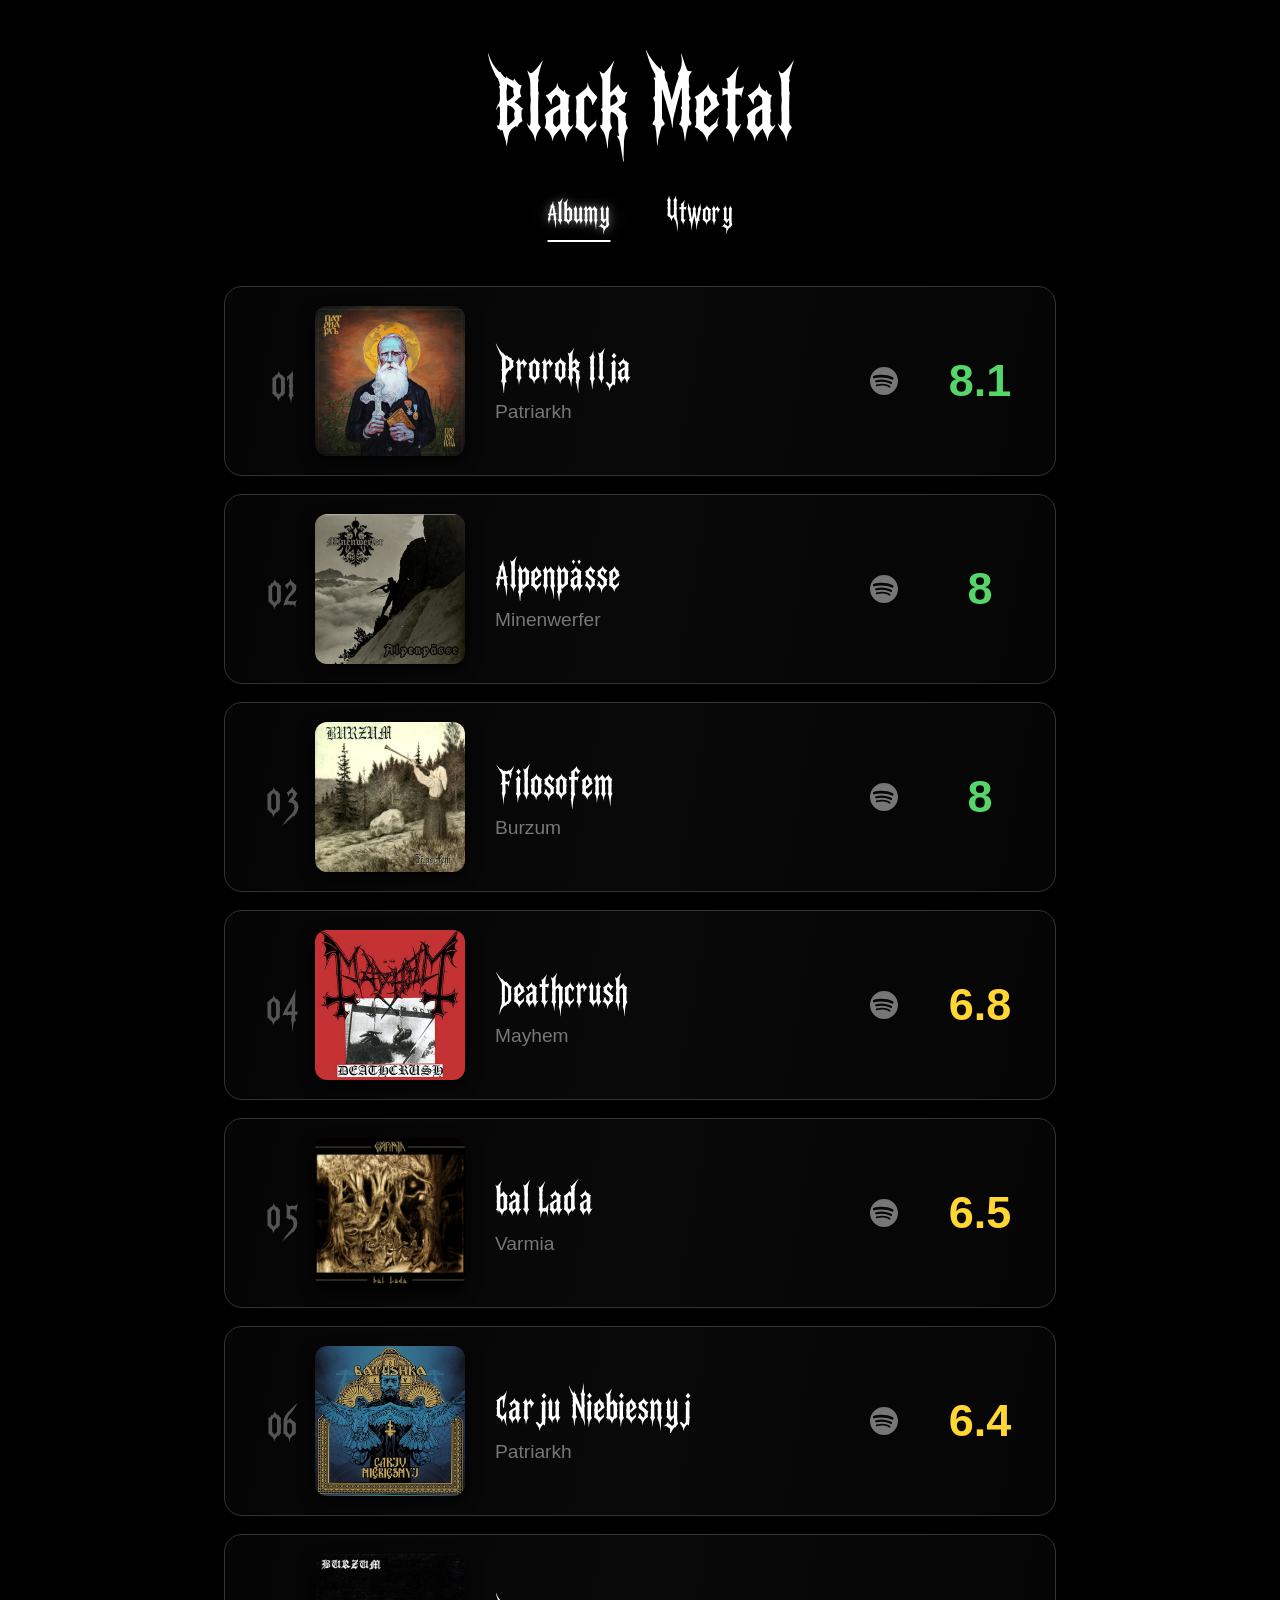
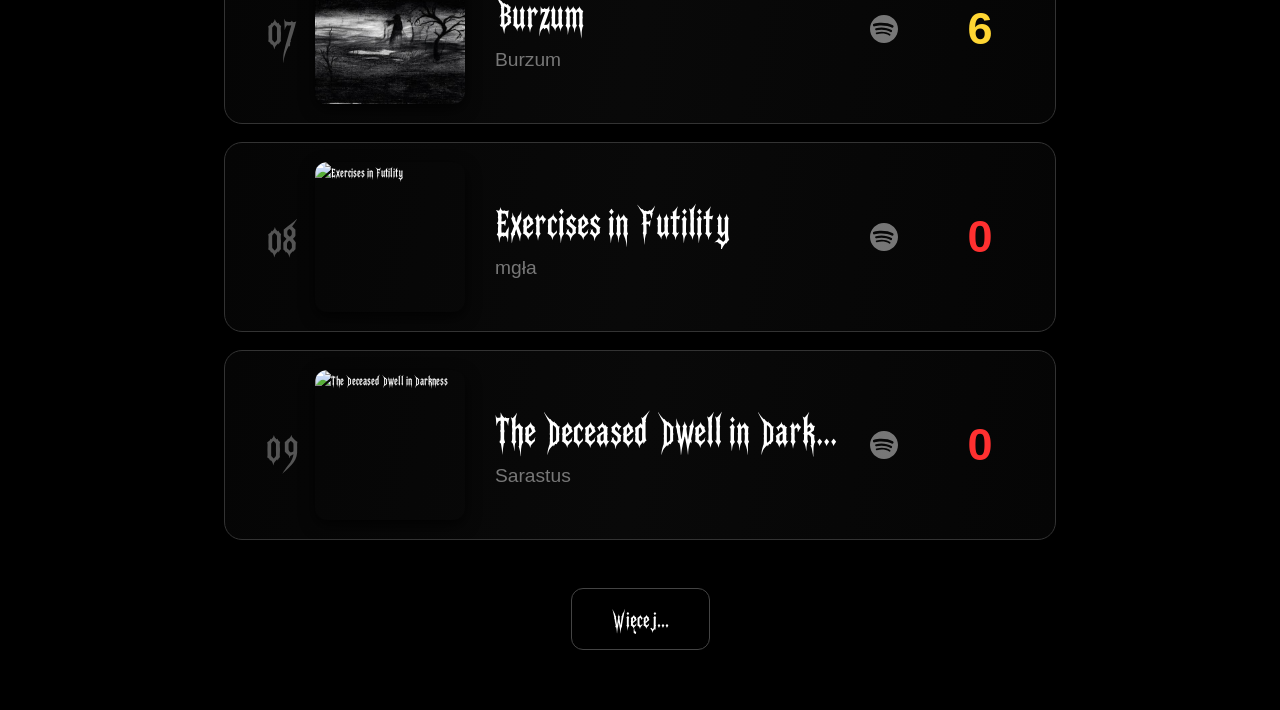
==== index.html @ 7631acc1 "Update index.html" ====
<!DOCTYPE html>
<html>
	<head>
		<link href="style.css" rel="stylesheet">
		<meta name="viewport" content="width=device-width, initial-scale=1.0">
		<link rel="icon" type="image/x-icon" href="img/icon.png">
		<title>Black Metal</title>
	</head>
	<header>
			<b class="main-title">Black Metal</b>
			<nav class="navigation">
				<a class="nav-title active" href="#" data-tab="albums">Albumy</a>
				<a class="nav-title" href="#" data-tab="tracks">Utwory</a>
			</nav>
	</header>
	<body>
		<main class="ranking" id="ranking">
			<div class="album"
				 data-title="Alpenpässe"
				 data-artist="Minenwerfer"
				 data-cover="img/Albums/Alpenpasse.jpg"
				 data-rating="8"
				 data-page="Minenwerfer.html"
				 data-spotify="https://open.spotify.com/album/4YR2UjyayKR5TMb67QUWiB?si=oRQ-cxqGQO6vVwPu3DVmIQ">
			</div>
			<div class="album"
				 data-title="Burzum"
				 data-artist="Burzum"
				 data-cover="img/Albums/Burzum.jpeg"
				 data-rating="6"
				 data-page="Burzum.html"
				 data-spotify="https://open.spotify.com/artist/7L6u6TyhjuwubrcojPeNgf?si=tUBHJGOnTfijEk4oepVukQ">
			</div>
			<div class="album"
				 data-title="Prorok Ilja"
				 data-artist="Patriarkh"
				 data-cover="img/Albums/Prorok Ilja.jpg"
				 data-rating="8.1"
				 data-page="Patriarkh.html"
				 data-spotify="https://open.spotify.com/album/7Dnh5YZEYXnYVmHorCVbD0?si=OLQhw-d4ToytZDCYEx6wUQ">
			</div>
			<div class="album"
				 data-title="Carju Niebiesnyj"
				 data-artist="Patriarkh"
				 data-cover="img/Albums/Carju niebiesnyj.jpg"
				 data-rating="6.4"
				 data-page="Patriarkh.html"
				 data-spotify="https://open.spotify.com/album/6JFoWVNBn6Gr07DQLxY0lJ?si=xHgJfyVxTBK95xOgVE1mBg">
			</div>
			<div class="album"
				 data-title="Deathcrush"
				 data-artist="Mayhem"
				 data-cover="img/Albums/Deathcrush.jpeg"
				 data-rating="6.8"
				 data-page="Mayhem.html"
				 data-spotify="https://open.spotify.com/album/2RxBdrvHKwgx57RKrNQ9hz?si=W2SpJsavTMqG0SSYYn55Ew">
			</div>
			<div class="album"
				 data-title="Filosofem"
				 data-artist="Burzum"
				 data-cover="img/Albums/Filosofem.png"
				 data-rating="8"
				 data-page="Burzum.html"
				 data-spotify="0">
			</div>
			<div class="album"
				 data-title="bal Lada"
				 data-artist="Varmia"
				 data-cover="img/Albums/bal Lada.jpg"
				 data-rating="6.5"
				 data-page="Varmia.html"
				 data-spotify="https://open.spotify.com/album/3wacbGIAV7MTxHy39VqiQN?si=zeplc5wsSneI9GRUiRoCTQ">
			</div>
			<div class="album"
				 data-title="Exercises in Futility"
				 data-artist="mgła"
				 data-cover="img/Albums/Exercises in Futility.jpg"
				 data-rating="0"
				 data-page="mgla.html"
				 data-spotify="https://open.spotify.com/album/453zAaME9iOeCQ5B7SfkDM?si=CeZLYhHnTgS-T0S8uDtaIA">
			</div>
			<div class="album"
				 data-title="The Deceased Dwell in Darkness"
				 data-artist="Sarastus"
				 data-cover="img/Albums/The Deceased Dwell in Darkness.jpeg"
				 data-rating="0"
				 data-page="Sarastus.html"
				 data-spotify="https://open.spotify.com/album/7sRLf57GVB9j0T0RDMqTzi?si=YO_XUcHeRyCt9p3GYzzw0w">
			</div>
		</main>

		<main class="ranking" id="tracks-ranking" hidden></main>
		<div id="load-more-wrap" hidden>
			<button type="button" id="load-more" class="load-more-btn">Więcej...</button>
		</div>

		<script src="sarastus.js"></script>
		<script src="mgla.js"></script>
		<script src="varmia.js"></script>
		<script src="mayhem.js"></script>
		<script src="burzum.js"></script>
		<script src="minenwerfer.js"></script>
		<script src="patriatrkh.js"></script>
		<script src="script.js"></script>
	</body>
</html>
---- style.css ----
@font-face {
    font-family: Dystopian-Canticle;
    src: url(Dystopian-Canticle-Regular.otf);
    font-weight: bold;
}

::selection {
    background-color: white;
    color: black;
}

* {
    margin: 0;
    padding: 0;
    box-sizing: border-box;
}

html {
    scroll-behavior: smooth;
}

body {
    background-color: #000;
    color: white;
    overflow-x: hidden;
}

/* =========================
   HEADER
========================= */

header {
    text-align: center;
    padding-top: 25px;
}

.main-title {
    color: white;
    font-family: Dystopian-Canticle;
    font-size: clamp(55px, 9vw, 130px);

    transition: text-shadow 0.4s ease;
}

.main-title:hover {
    text-shadow:
        0 0 10px rgba(255,255,255,0.5),
        0 0 30px rgba(255,255,255,0.2);
}

.navigation {
    margin-top: 10px;
    margin-bottom: 50px;
}

.nav-title {
    color: white;
    font-family: Dystopian-Canticle;
    font-size: clamp(22px, 3vw, 42px);

    margin: 0 2vw;

    position: relative;

    transition:
        color 0.3s ease,
        text-shadow 0.3s ease;
}

.nav-title::after {
    content: "";

    position: absolute;
    left: 50%;
    bottom: -6px;

    width: 0;
    height: 2px;

    background: white;

    transform: translateX(-50%);

    transition: width 0.3s ease;
}

.nav-title:hover {
    color: #ddd;

    text-shadow:
        0 0 10px rgba(255,255,255,0.5);
}

.nav-title:hover::after {
    width: 100%;
}

.ranking {
    width: 65%;
    max-width: 1000px;

    margin: 0 auto;
}


/* =========================================================
   NAGŁÓWEK PODSTRONY WYKONAWCY
========================================================= */

header {
    text-align: center;

    padding-top: 25px;
}

.back {
    display: inline-block;

    color: #666;

    font-family: Arial, sans-serif;

    font-size: 14px;

    text-decoration: none;

    transition:
        color 0.3s ease,
        transform 0.3s ease;
}

.back:hover {
    color: #fff;

    transform: translateX(-3px);
}

.artist-title {
    margin: 8px 0 0;

    color: #fff;

    font-family: Dystopian-Canticle;

    font-size: clamp(45px, 6vw, 75px);

    line-height: 1;

    text-align: center;

    text-shadow:
        0 0 20px rgba(255,255,255,0.08);

    animation:
        artistTitleAppear 0.8s ease both;
}

@keyframes artistTitleAppear {

    from {
        opacity: 0;
        transform: translateY(-15px);
    }

    to {
        opacity: 1;
        transform: translateY(0);
    }
}


/* =========================================================
   PROFIL WYKONAWCY
========================================================= */

.artist-profile {
    width: min(1050px, 92%);

    margin: 50px auto 75px;

    padding: 30px;

    display: flex;

    align-items: center;

    gap: 42px;

    position: relative;

    background:
        linear-gradient(
            135deg,
            #0b0b0b,
            #050505 60%,
            #090909
        );

    border: 1px solid #292929;

    border-radius: 20px;

    overflow: hidden;

    box-shadow:
        0 25px 70px rgba(0,0,0,0.8),
        0 0 0 1px rgba(255,255,255,0.015);

    animation:
        profileAppear 0.8s cubic-bezier(.2,.8,.2,1) both;

    transition:
        transform 0.4s ease,
        border-color 0.4s ease,
        box-shadow 0.4s ease;
}

@keyframes profileAppear {

    from {
        opacity: 0;
        transform: translateY(30px) scale(0.98);
    }

    to {
        opacity: 1;
        transform: translateY(0) scale(1);
    }
}

.artist-profile:hover {
    transform: translateY(-4px);

    border-color: #444;

    box-shadow:
        0 30px 80px rgba(0,0,0,0.9),
        0 0 35px rgba(255,255,255,0.025);
}


/* =========================================================
   GÓRNA LINIA
========================================================= */

.artist-profile::before {
    content: "";

    position: absolute;

    top: 0;
    left: 8%;

    width: 84%;
    height: 1px;

    background:
        linear-gradient(
            90deg,
            transparent,
            rgba(255,255,255,0.4),
            transparent
        );

    pointer-events: none;
}


/* =========================================================
   DELIKATNA POŚWIATA
========================================================= */

.artist-profile::after {
    content: "";

    position: absolute;

    width: 450px;
    height: 450px;

    top: -300px;
    left: 50%;

    transform: translateX(-50%);

    background:
        radial-gradient(
            circle,
            rgba(255,255,255,0.035),
            transparent 70%
        );

    pointer-events: none;
}


/* =========================================================
   ZDJĘCIE
========================================================= */

.artist-profile-image {
    width: 320px;
    min-width: 320px;
    height: 320px;

    position: relative;

    overflow: hidden;

    border-radius: 16px;

    background: #020202;

    border: 1px solid #303030;

    box-shadow:
        0 15px 40px rgba(0,0,0,0.85);

    flex-shrink: 0;

    animation:
        imageAppear 1s cubic-bezier(.2,.8,.2,1) 0.15s both;

    transition:
        border-color 0.4s ease,
        box-shadow 0.4s ease,
        transform 0.5s cubic-bezier(.2,.8,.2,1);
}

@keyframes imageAppear {

    from {
        opacity: 0;
        transform: translateX(-25px);
    }

    to {
        opacity: 1;
        transform: translateX(0);
    }
}

.artist-profile:hover .artist-profile-image {
    transform: scale(1.015);

    border-color: #444;

    box-shadow:
        0 20px 50px rgba(0,0,0,0.9);
}


/* =========================================================
   OBRAZ
========================================================= */

.artist-profile-image img {
    width: 100%;
    height: 100%;

    display: block;

    object-fit: cover;

    filter:
        grayscale(30%)
        brightness(0.72)
        contrast(1.15);

    transform: scale(1.02);

    transition:
        transform 0.8s cubic-bezier(.2,.8,.2,1),
        filter 0.8s ease;
}

.artist-profile:hover .artist-profile-image img {
    transform: scale(1.07);

    filter:
        grayscale(5%)
        brightness(0.88)
        contrast(1.1);
}


/* =========================================================
   WARSTWA NA ZDJĘCIU
========================================================= */

.artist-profile-image::after {
    content: "";

    position: absolute;

    inset: 0;

    background:
        linear-gradient(
            135deg,
            rgba(0,0,0,0.15),
            transparent 45%,
            rgba(0,0,0,0.35)
        );

    pointer-events: none;
}


/* =========================================================
   PRAWA CZĘŚĆ
========================================================= */

.artist-profile-main {
    flex: 1;

    min-width: 0;

    display: flex;

    flex-direction: column;

    justify-content: center;

    align-items: flex-start;

    position: relative;

    z-index: 2;

    animation:
        profileContentAppear 0.8s ease 0.25s both;
}

@keyframes profileContentAppear {

    from {
        opacity: 0;
        transform: translateX(20px);
    }

    to {
        opacity: 1;
        transform: translateX(0);
    }
}


/* =========================================================
   NAZWA
========================================================= */

.artist-profile-name {
    margin: 0;

    color: #fff;

    font-family: Dystopian-Canticle;

    font-size: clamp(45px, 5vw, 68px);

    line-height: 0.95;

    font-weight: bold;

    letter-spacing: 1px;

    text-shadow:
        0 0 25px rgba(255,255,255,0.05);

    transition:
        transform 0.35s ease,
        text-shadow 0.35s ease;
}

.artist-profile:hover .artist-profile-name {
    transform: translateX(4px);

    text-shadow:
        0 0 25px rgba(255,255,255,0.15),
        0 0 45px rgba(255,255,255,0.04);
}


/* =========================================================
   GATUNEK
========================================================= */

.artist-profile-genre {
    margin-top: 13px;

    color: #777;

    font-family: Arial, sans-serif;

    font-size: 10px;

    font-weight: bold;

    text-transform: uppercase;

    letter-spacing: 4px;
}


/* =========================================================
   DEKORACYJNA LINIA
========================================================= */

.artist-profile-genre::after {
    content: "";

    display: block;

    width: 110px;
    height: 1px;

    margin-top: 13px;

    background:
        linear-gradient(
            90deg,
            #555,
            transparent
        );
}


/* =========================================================
   OPIS
========================================================= */

.artist-profile-description {
    width: 100%;

    max-width: 620px;

    margin: 21px 0 26px;

    color: #999;

    font-family: Arial, sans-serif;

    font-size: 14px;

    line-height: 1.75;
}


/* =========================================================
   STATYSTYKI
========================================================= */

.artist-stats {
    width: 100%;

    max-width: 680px;

    display: grid;

    grid-template-columns:
        repeat(3, minmax(100px, 1fr));

    gap: 8px;
}


/* =========================================================
   POJEDYNCZA STATYSTYKA
========================================================= */

.artist-stat {
    min-height: 67px;

    padding: 10px 12px 10px 46px;

    display: flex;

    flex-direction: column;

    justify-content: center;

    position: relative;

    background:
        linear-gradient(
            145deg,
            #111,
            #0b0b0b
        );

    border: 1px solid #242424;

    border-radius: 8px;

    transition:
        transform 0.3s cubic-bezier(.2,.8,.2,1),
        background 0.3s ease,
        border-color 0.3s ease,
        box-shadow 0.3s ease;
}

.artist-stat:hover {
    transform: translateY(-4px);

    background: #141414;

    border-color: #414141;

    box-shadow:
        0 10px 25px rgba(0,0,0,0.55);
}


/* =========================================================
   IKONA
========================================================= */

.artist-stat::before {
    position: absolute;

    left: 13px;
    top: 50%;

    width: 22px;
    height: 22px;

    display: flex;

    align-items: center;
    justify-content: center;

    transform: translateY(-50%);

    color: #777;

    font-family: Arial, sans-serif;

    font-size: 14px;

    border: 1px solid #333;

    border-radius: 50%;

    transition:
        color 0.3s ease,
        border-color 0.3s ease,
        transform 0.3s ease;
}

.artist-stat:hover::before {
    color: #fff;

    border-color: #666;

    transform:
        translateY(-50%)
        scale(1.08);
}


/* =========================================================
   IKONY POSZCZEGÓLNYCH PÓL
========================================================= */

.artist-stat:nth-child(1)::before {
    content: "◆";
}

.artist-stat:nth-child(2)::before {
    content: "⌖";
}

.artist-stat:nth-child(3)::before {
    content: "✦";
}

.artist-stat:nth-child(4)::before {
    content: "◒";
}

.artist-stat:nth-child(5)::before {
    content: "♜";
}


/* =========================================================
   LABEL
========================================================= */

.artist-stat-label {
    display: block;

    margin-bottom: 5px;

    color: #555;

    font-family: Arial, sans-serif;

    font-size: 8px;

    font-weight: bold;

    text-transform: uppercase;

    letter-spacing: 1.7px;
}


/* =========================================================
   WARTOŚĆ
========================================================= */

.artist-stat-value {
    display: block;

    color: #d2d2d2;

    font-family: Arial, sans-serif;

    font-size: 12px;

    font-weight: 600;

    white-space: nowrap;

    overflow: hidden;

    text-overflow: ellipsis;

    transition:
        color 0.3s ease;
}

.artist-stat:hover .artist-stat-value {
    color: #fff;
}


/* =========================================================
   BRAK ZDJĘCIA
========================================================= */

.artist-profile-image.image-missing {
    background:
        radial-gradient(
            circle at center,
            #181818,
            #030303 70%
        );
}


/* =========================================================
   DYSKOGRAFIA
========================================================= */

.artist-profile + .discography {
    margin-top: 0;
}


/* =========================================================
   TABLET
========================================================= */

@media (max-width: 900px) {

    .artist-profile {
        width: 92%;

        padding: 25px;

        gap: 28px;
    }

    .artist-profile-image {
        width: 260px;
        min-width: 260px;
        height: 260px;
    }

    .artist-profile-name {
        font-size: 47px;
    }

    .artist-profile-description {
        font-size: 13px;
    }

    .artist-stats {
        grid-template-columns:
            repeat(2, minmax(110px, 1fr));
    }
}


/* =========================================================
   MOBILE
========================================================= */

@media (max-width: 650px) {

    .artist-title {
        font-size: 48px;
    }

    .artist-profile {
        width: 94%;

        margin: 35px auto 55px;

        padding: 20px;

        flex-direction: column;

        gap: 25px;

        text-align: center;

        border-radius: 18px;
    }

    .artist-profile-image {
        width: 250px;
        min-width: 250px;
        height: 250px;
    }

    .artist-profile-main {
        width: 100%;

        align-items: center;

        text-align: center;
    }

    .artist-profile-name {
        font-size: 43px;
    }

    .artist-profile-genre {
        letter-spacing: 3px;
    }

    .artist-profile-genre::after {
        margin-left: auto;
        margin-right: auto;
    }

    .artist-profile-description {
        font-size: 13px;

        line-height: 1.65;
    }

    .artist-stats {
        width: 100%;

        grid-template-columns:
            repeat(2, 1fr);
    }

    .artist-stat {
        text-align: left;
    }
}


/* =========================================================
   MAŁE TELEFONY
========================================================= */

@media (max-width: 430px) {

    .artist-title {
        font-size: 40px;
    }

    .artist-profile {
        width: 94%;

        padding: 15px;

        gap: 20px;
    }

    .artist-profile-image {
        width: 210px;
        min-width: 210px;
        height: 210px;
    }

    .artist-profile-name {
        font-size: 36px;
    }

    .artist-profile-genre {
        font-size: 8px;

        letter-spacing: 2px;
    }

    .artist-profile-description {
        font-size: 12px;
    }

    .artist-stat {
        min-height: 58px;

        padding-left: 40px;
    }

    .artist-stat::before {
        left: 10px;

        width: 20px;
        height: 20px;

        font-size: 12px;
    }

    .artist-stat-label {
        font-size: 7px;
    }

    .artist-stat-value {
        font-size: 11px;
    }
}
```


.band {
	width: 28vw;
	height: 20vh;
	color: white;
	border: 3px white solid;
	border-radius: 20px;
	font-size: 12vh;
	margin-top: 10px;
	
	display: flex;
    justify-content: center;
    align-items: center;
}

.album {
    width: 70%;
    min-height: 180px;
    color: white;

    border: 2px solid white;
    border-radius: 20px;

    margin: 15px auto;

    display: flex;
    align-items: center;

    box-sizing: border-box;
    padding: 15px 25px;

    font-family: Dystopian-Canticle;
}

.album {
    width: 100%;
    min-height: 190px;

    border: 1px solid #333;
    border-radius: 18px;

    margin-bottom: 18px;

    padding: 15px 25px;

    display: flex;
    align-items: center;

    background:
        linear-gradient(
            100deg,
            #050505,
            #090909,
            #050505
        );

    position: relative;
    overflow: hidden;

	animation: albumAppear 0.6s ease both;

    transition:
        transform 0.35s cubic-bezier(.2,.8,.2,1),
        border-color 0.35s ease,
        box-shadow 0.35s ease,
        background 0.35s ease;
}

@keyframes albumAppear {

    from {
        opacity: 0;
        transform: translateY(20px);
    }

    to {
        opacity: 1;
        transform: translateY(0);
    }

}

.album:nth-child(1) {
    animation-delay: 0.05s;
}

.album:nth-child(2) {
    animation-delay: 0.10s;
}

.album:nth-child(3) {
    animation-delay: 0.15s;
}

.album:nth-child(4) {
    animation-delay: 0.20s;
}

.album:nth-child(5) {
    animation-delay: 0.25s;
}

.album:nth-child(6) {
    animation-delay: 0.30s;
}

.album::before {
    content: "";

    position: absolute;

    top: 0;
    left: -100%;

    width: 60%;
    height: 100%;

    background: linear-gradient(
        90deg,
        transparent,
        rgba(255,255,255,0.035),
        transparent
    );

    transform: skewX(-20deg);

    transition: left 0.7s ease;

    pointer-events: none;
}

.album:hover::before {
    left: 130%;
}


.album:hover {
    transform: translateX(8px);

    border-color: #666;

    background: #0b0b0b;

    box-shadow:
        0 10px 30px rgba(0,0,0,0.7),
        0 0 20px rgba(255,255,255,0.03);
}

.album-number {
    width: 65px;

    flex-shrink: 0;

    font-family: Dystopian-Canticle;

    font-size: clamp(30px, 4vw, 55px);

    color: #555;

    text-align: center;

    transition:
        color 0.3s ease,
        transform 0.3s ease;
}

.album:hover .album-number {
    color: white;
    transform: scale(1.08);
}

.album-cover {
    width: 150px;
    height: 150px;

    object-fit: cover;

    border-radius: 12px;

    flex-shrink: 0;

    box-shadow:
        0 5px 15px rgba(0,0,0,0.8);

    transition:
        transform 0.4s cubic-bezier(.2,.8,.2,1),
        box-shadow 0.4s ease;
}

.album:hover .album-cover {
    transform: scale(1.05) rotate(-1deg);

    box-shadow:
        0 10px 25px rgba(0,0,0,0.9),
        0 0 15px rgba(255,255,255,0.08);
}

.album-info {
    flex: 1;

    margin-left: 30px;

    min-width: 0;
}

.album-title {
    font-family: Dystopian-Canticle;

    font-size: clamp(30px, 4vw, 55px);

    line-height: 1.05;

    white-space: nowrap;
    overflow: hidden;
    text-overflow: ellipsis;

    transition:
        transform 0.3s ease,
        text-shadow 0.3s ease;
}

.album:hover .album-title {
    transform: translateX(4px);

    text-shadow:
        0 0 12px rgba(255,255,255,0.25);
}

.album-artist {
    margin-top: 8px;

    font-family: Arial, sans-serif;

    font-size: clamp(16px, 1.5vw, 22px);

    color: #777;

    transition: color 0.3s ease;
}

.album:hover .album-artist {
    color: #aaa;
}

.spotify {
    width: 42px;
    height: 42px;

    margin: 0 25px;

    flex-shrink: 0;

    display: flex;
    align-items: center;
    justify-content: center;

    opacity: 0.45;

    transition:
        opacity 0.3s ease,
        transform 0.3s ease,
        filter 0.3s ease;
}

.spotify svg {
    width: 28px;
    height: 28px;

    fill: white;

    transition: fill 0.3s ease;
}

.spotify:hover {
    opacity: 1;

    transform: scale(1.2);

    filter:
        drop-shadow(0 0 8px rgba(30,215,96,0.5));
}

.spotify:hover svg {
    fill: #1ed760;
}

.album-rating {
    width: 80px;

    flex-shrink: 0;

    font-family: Arial, sans-serif;

    font-size: clamp(30px, 4vw, 50px);

    font-weight: bold;

    text-align: center;

    transition:
        transform 0.3s ease,
        text-shadow 0.3s ease;
}

.album:hover .album-rating {
    transform: scale(1.1);
}

.rating-low {
    color: #ff3030;
}

.album:hover .rating-low {
    text-shadow:
        0 0 12px rgba(255,48,48,0.6);
}


.rating-medium {
    color: #ffd633;
}

.album:hover .rating-medium {
    text-shadow:
        0 0 12px rgba(255,214,51,0.6);
}


.rating-high {
    color: #55d66b;
}

.album:hover .rating-high {
    text-shadow:
        0 0 12px rgba(85,214,107,0.6);
}

.rating-10 {
    color: #40e0d0;
}

.album:hover .rating-10 {
    text-shadow:
        0 0 10px rgba(64,224,208,0.7),
        0 0 25px rgba(64,224,208,0.3);
}

.artist-album {
    width: 100%;

    margin-bottom: 70px;

    scroll-margin-top: 30px;
}


.album-main {
    min-height: 190px;

    display: flex;
    align-items: center;

    padding: 18px 25px;

    border: 1px solid #333;
    border-radius: 18px;

    background: #070707;

    transition:
        border-color 0.3s ease,
        box-shadow 0.3s ease,
        transform 0.3s ease;
}


.album-main:hover {
    border-color: #777;

    transform: translateX(5px);

    box-shadow:
        0 10px 35px rgba(0,0,0,0.7);
}


.album-details {
    flex: 1;

    margin-left: 30px;
}


.album-title {
    font-family: Dystopian-Canticle;

    font-size: clamp(35px, 4vw, 60px);
}


.album-year {
    margin-top: 8px;

    font-family: Arial, sans-serif;

    font-size: 20px;

    color: #777;
}


.album-rating {
    width: 100px;

    font-family: Arial, sans-serif;

    font-size: 45px;

    font-weight: bold;

    text-align: center;
}

.discography {
    width: 65%;
    max-width: 1000px;

    margin: 0 auto;
}


.year-section {
    margin-bottom: 70px;
}


.year {
    font-family: Dystopian-Canticle;

    font-size: 50px;

    color: #444;

    margin-bottom: 15px;

    border-bottom: 1px solid #222;

    padding-bottom: 8px;

    transition: color 0.3s ease;
}


.year-section:hover .year {
    color: #aaa;
}

.tracks {
    margin-top: 8px;

    border-left: 1px solid #222;
    border-right: 1px solid #222;
    border-bottom: 1px solid #222;

    border-radius: 0 0 12px 12px;

    overflow: hidden;
}


.track {
    min-height: 55px;

    display: flex;
    align-items: center;

    padding: 0 20px;

    border-top: 1px solid #181818;

    font-family: Arial, sans-serif;

    transition:
        background 0.25s ease,
        padding-left 0.25s ease;
}


.track:hover {
    background: #0d0d0d;

    padding-left: 28px;
}


.track-number {
    width: 45px;

    color: #444;

    font-size: 14px;
}


.track-name {
    flex: 1;

    color: #aaa;

    font-size: 17px;
}


.track-rating {
    width: 60px;

    font-size: 20px;

    font-weight: bold;

    text-align: right;

    transition:
        transform 0.25s ease,
        text-shadow 0.25s ease;
}


.track:hover .track-rating {
    transform: scale(1.1);
}

.rating-low {
    color: #ff3030;
}

.rating-medium {
    color: #ffd633;
}

.rating-high {
    color: #55d66b;
}

.rating-10 {
    color: #40e0d0;
}

.album-highlight {
    animation: highlightAlbum 2s ease;
}


@keyframes highlightAlbum {

    0% {
        box-shadow:
            0 0 0 rgba(64,224,208,0);
    }

    30% {
        box-shadow:
            0 0 35px rgba(64,224,208,0.25);
    }

    100% {
        box-shadow:
            0 0 0 rgba(64,224,208,0);
    }

}

.album-clickable {
    cursor: pointer;
}

.album-clickable:hover {
    transform: translateY(-2px);
}

.album-clickable {
    transition: transform 0.2s ease;
}

@media only screen and (max-width: 700px) {

    header {
        padding-top: 20px;
    }

	.discography {
        width: 94%;
    }


    .album-main {
        min-height: 120px;

        padding: 12px;

        border-radius: 14px;
    }


    .album-main .album-cover {
        width: 90px;
        height: 90px;
    }


    .album-details {
        margin-left: 15px;
    }


    .album-title {
        font-size: 25px;
    }


    .album-year {
        font-size: 14px;
    }


    .album-rating {
        width: 55px;
        font-size: 27px;
    }


    .year {
        font-size: 38px;
    }

    .track {
        min-height: 48px;

        padding: 0 10px;
    }


    .track-number {
        width: 30px;

        font-size: 12px;
    }


    .track-name {
        font-size: 14px;

        padding-right: 10px;
    }


    .track-rating {
        width: 45px;

        font-size: 17px;
    }

    .navigation {
        margin-bottom: 30px;
    }

    .nav-title {
        font-size: 24px;
        margin: 0 8px;
    }

    .ranking {
        width: 94%;
    }

    .album {
        min-height: 130px;

        padding: 10px 12px;

        border-radius: 14px;

        margin-bottom: 12px;
    }

    .album-number {
        width: 38px;

        font-size: 25px;
    }

    .album-cover {
        width: 95px;
        height: 95px;

        border-radius: 9px;
    }

    .album-info {
        margin-left: 15px;
    }

    .album-title {
        font-size: 25px;
    }

    .album-artist {
        font-size: 14px;
        margin-top: 5px;
    }

    .spotify {
        width: 30px;
        height: 30px;

        margin: 0 8px;
    }

    .spotify svg {
        width: 21px;
        height: 21px;
    }

    .album-rating {
        width: 48px;

        font-size: 27px;
    }
}

@media only screen and (max-width: 430px) {

    .main-title {
        font-size: 55px;
    }

    .navigation {
        display: flex;
        justify-content: center;
        flex-wrap: wrap;
        gap: 5px;
    }

    .nav-title {
        font-size: 20px;
    }

    .album {
        padding: 9px;
    }

    .album-number {
        width: 30px;
        font-size: 21px;
    }

    .album-cover {
        width: 75px;
        height: 75px;
    }

    .album-info {
        margin-left: 10px;
    }

    .album-title {
        font-size: 21px;
    }

    .album-artist {
        font-size: 12px;
    }

    .spotify {
        margin: 0 5px;
    }

    .album-rating {
        width: 40px;
        font-size: 23px;
    }
}
/* =========================================================
   ZAKŁADKI NAV – STAN ACTIVE
========================================================= */

.nav-title.active {
    color: #fff;
    text-shadow:
        0 0 10px rgba(255,255,255,0.5),
        0 0 25px rgba(255,255,255,0.2);
}

.nav-title.active::after {
    width: 100%;
}

.nav-title {
    text-decoration: none;
    cursor: pointer;
}

/* =========================================================
   PRZYCISK „WIĘCEJ...”
========================================================= */

#load-more-wrap {
    text-align: center;
    padding: 30px 0 60px;
}

.load-more-btn {
    font-family: Dystopian-Canticle, sans-serif;
    font-size: clamp(18px, 2.5vw, 28px);
    color: #fff;
    background: transparent;
    border: 1px solid #444;
    border-radius: 12px;
    padding: 12px 40px;
    cursor: pointer;
    transition:
        border-color 0.3s ease,
        background 0.3s ease,
        text-shadow 0.3s ease,
        transform 0.25s ease;
}

.load-more-btn:hover {
    border-color: #aaa;
    background: rgba(255, 255, 255, 0.04);
    text-shadow: 0 0 12px rgba(255, 255, 255, 0.35);
    transform: translateY(-2px);
}

/* Utwory – bez ikony Spotify, trochę ciaśniej info */
.track-item .album-info {
    flex: 1;
}
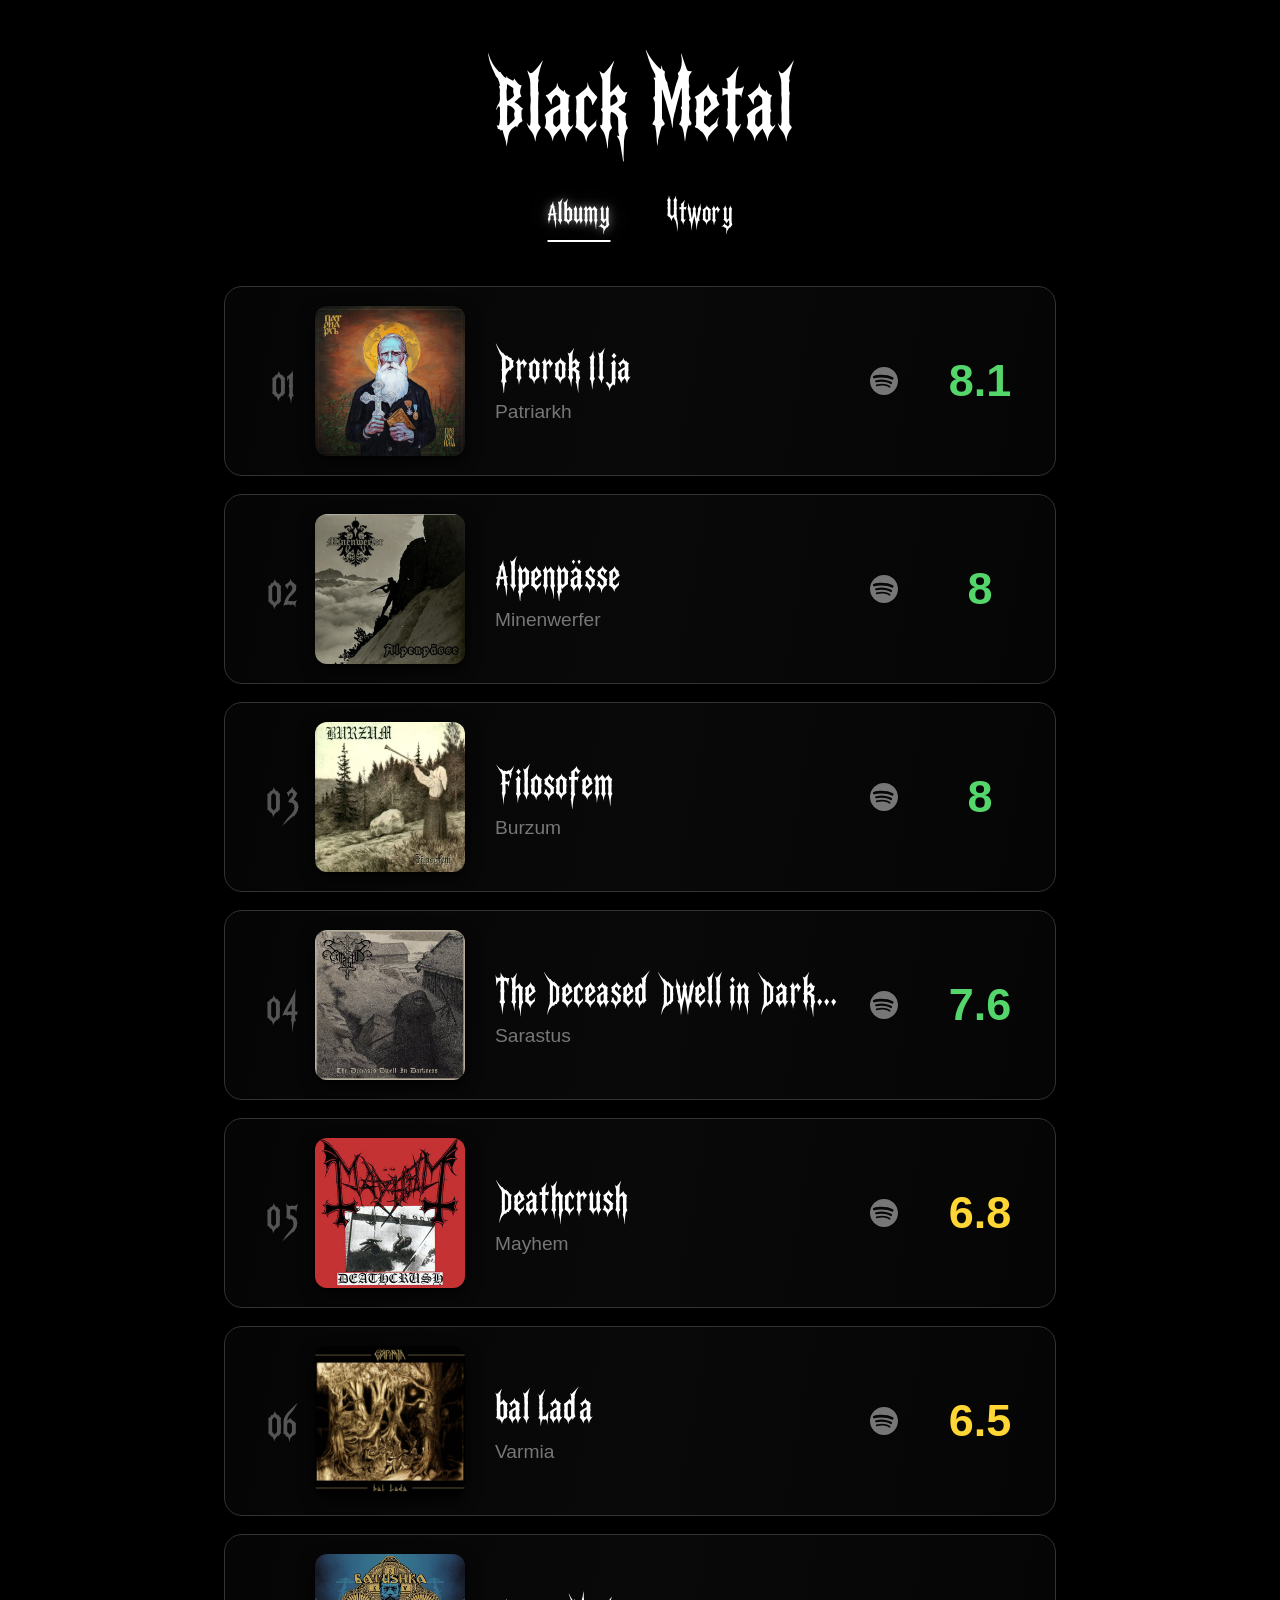
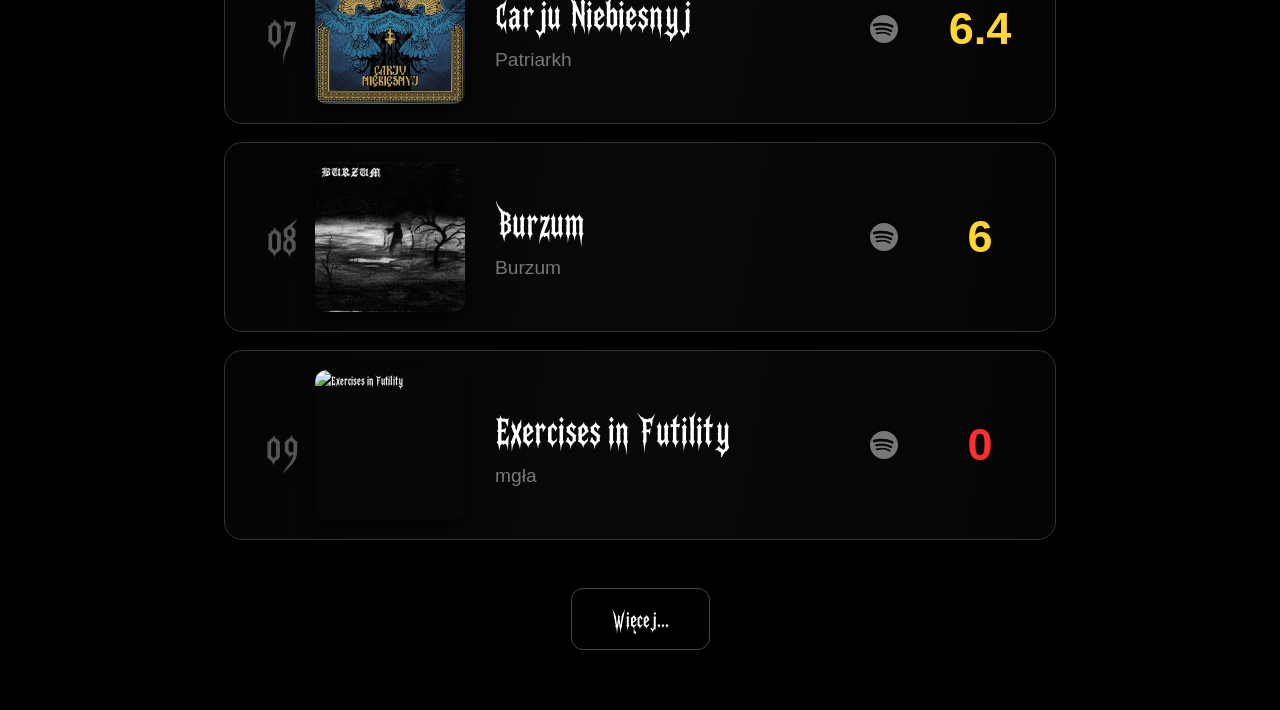
==== commit d57f35af: "Update album rating to 7.6" ====
--- a/index.html
+++ b/index.html
@@ -83,7 +83,7 @@
 				 data-title="The Deceased Dwell in Darkness"
 				 data-artist="Sarastus"
 				 data-cover="img/Albums/The Deceased Dwell in Darkness.jpeg"
-				 data-rating="0"
+				 data-rating="7.6"
 				 data-page="Sarastus.html"
 				 data-spotify="https://open.spotify.com/album/7sRLf57GVB9j0T0RDMqTzi?si=YO_XUcHeRyCt9p3GYzzw0w">
 			</div>
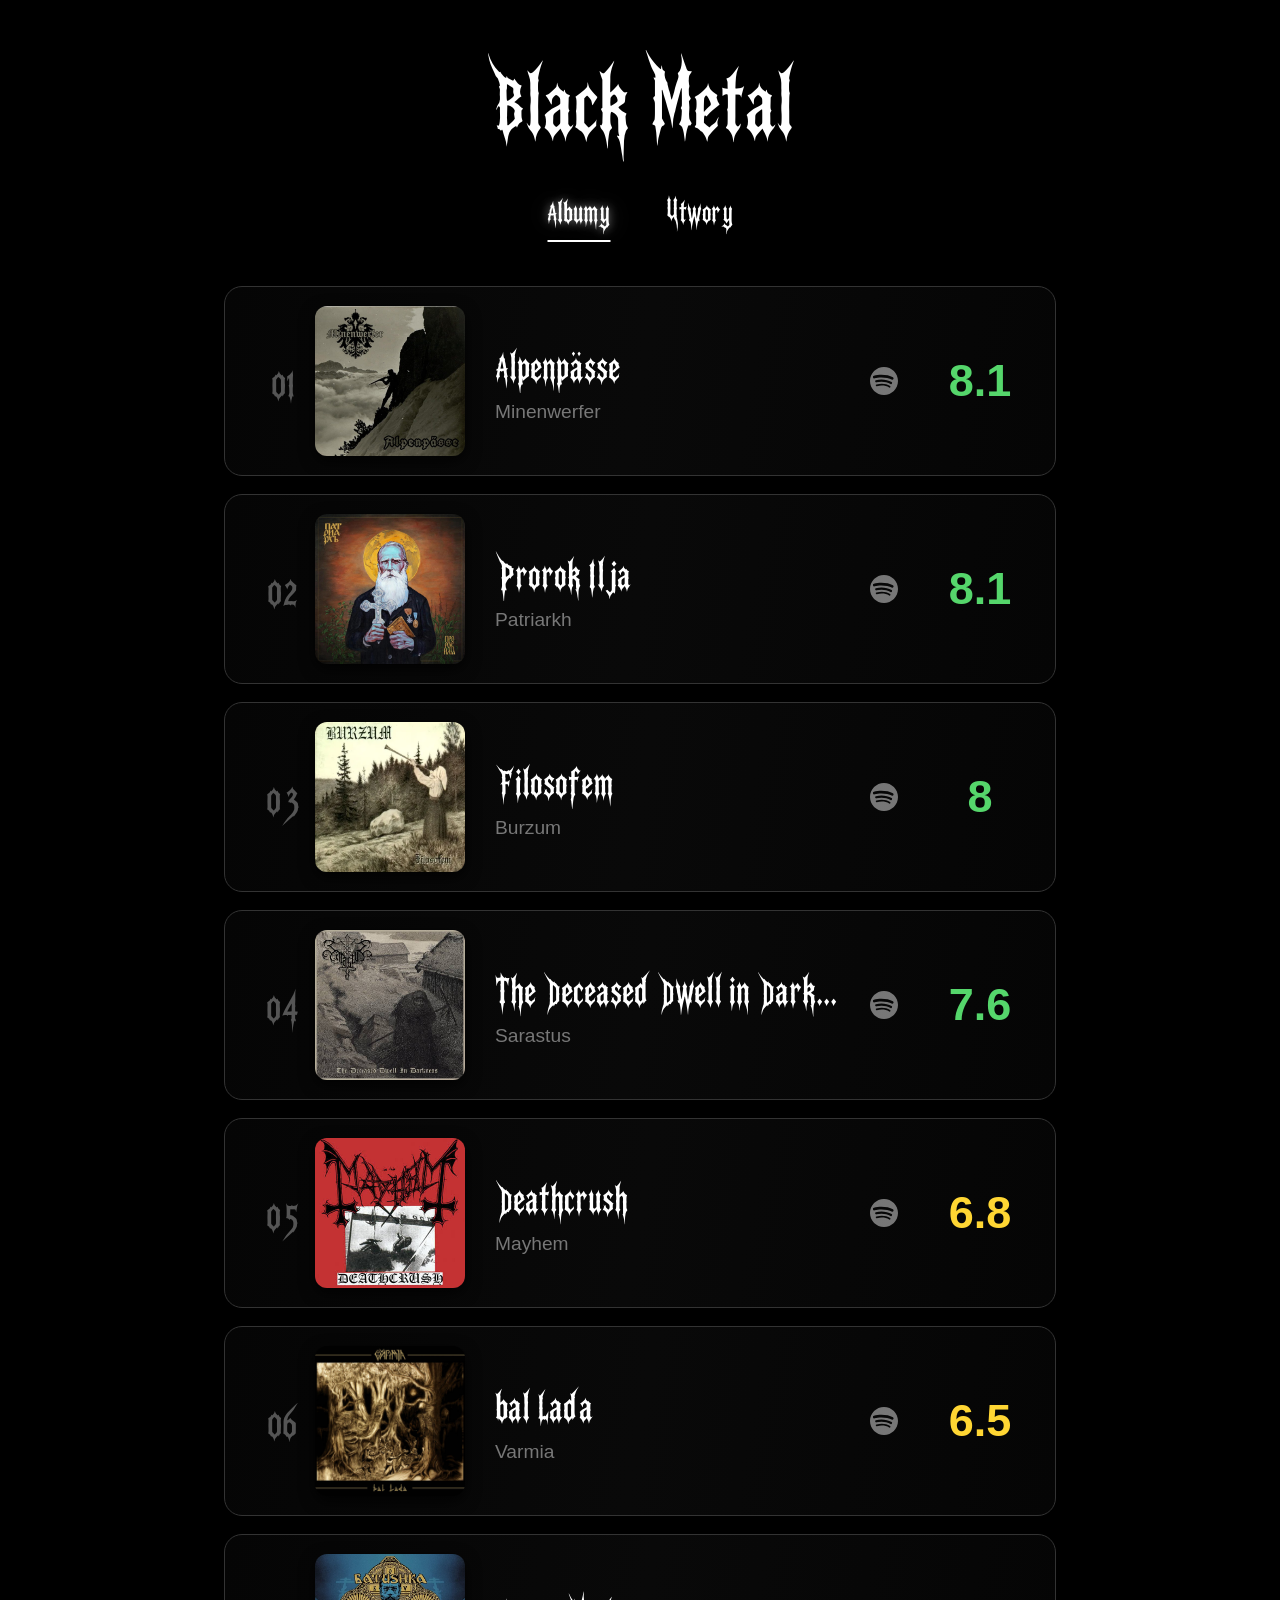
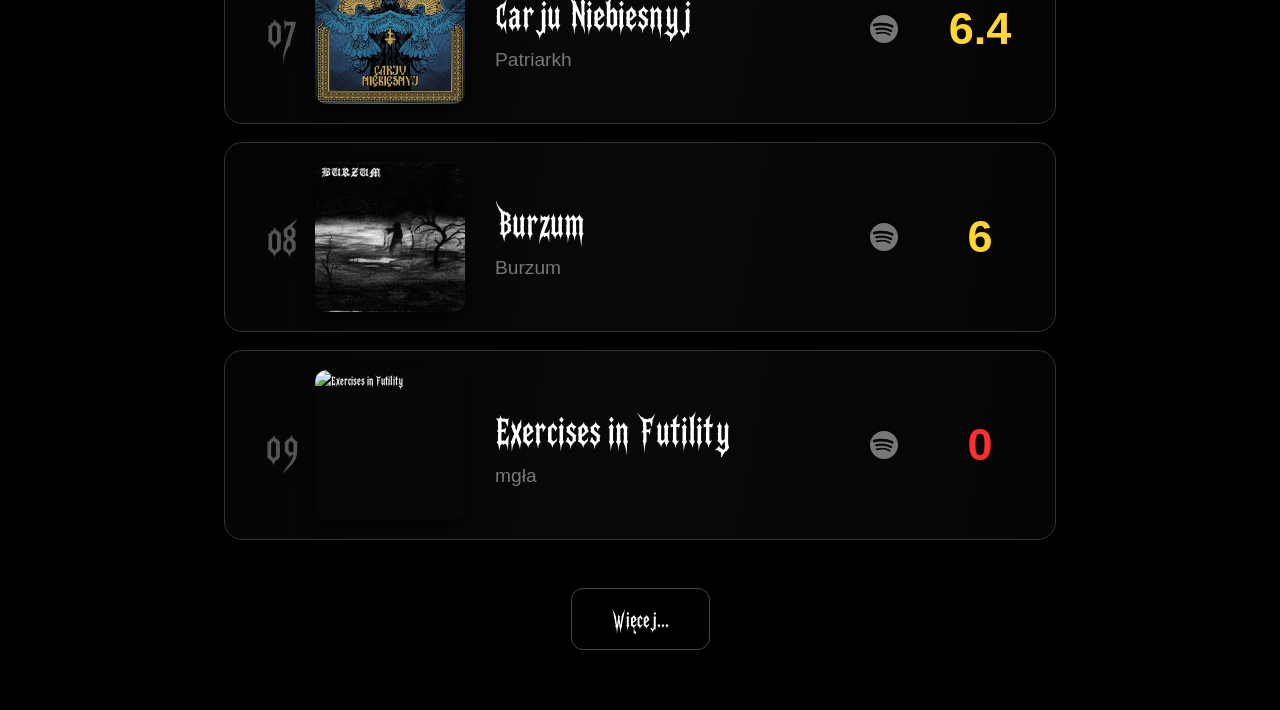
==== commit 2c34f9c9: "Update album rating from 8 to 8.1" ====
--- a/index.html
+++ b/index.html
@@ -19,7 +19,7 @@
 				 data-title="Alpenpässe"
 				 data-artist="Minenwerfer"
 				 data-cover="img/Albums/Alpenpasse.jpg"
-				 data-rating="8"
+				 data-rating="8.1"
 				 data-page="Minenwerfer.html"
 				 data-spotify="https://open.spotify.com/album/4YR2UjyayKR5TMb67QUWiB?si=oRQ-cxqGQO6vVwPu3DVmIQ">
 			</div>
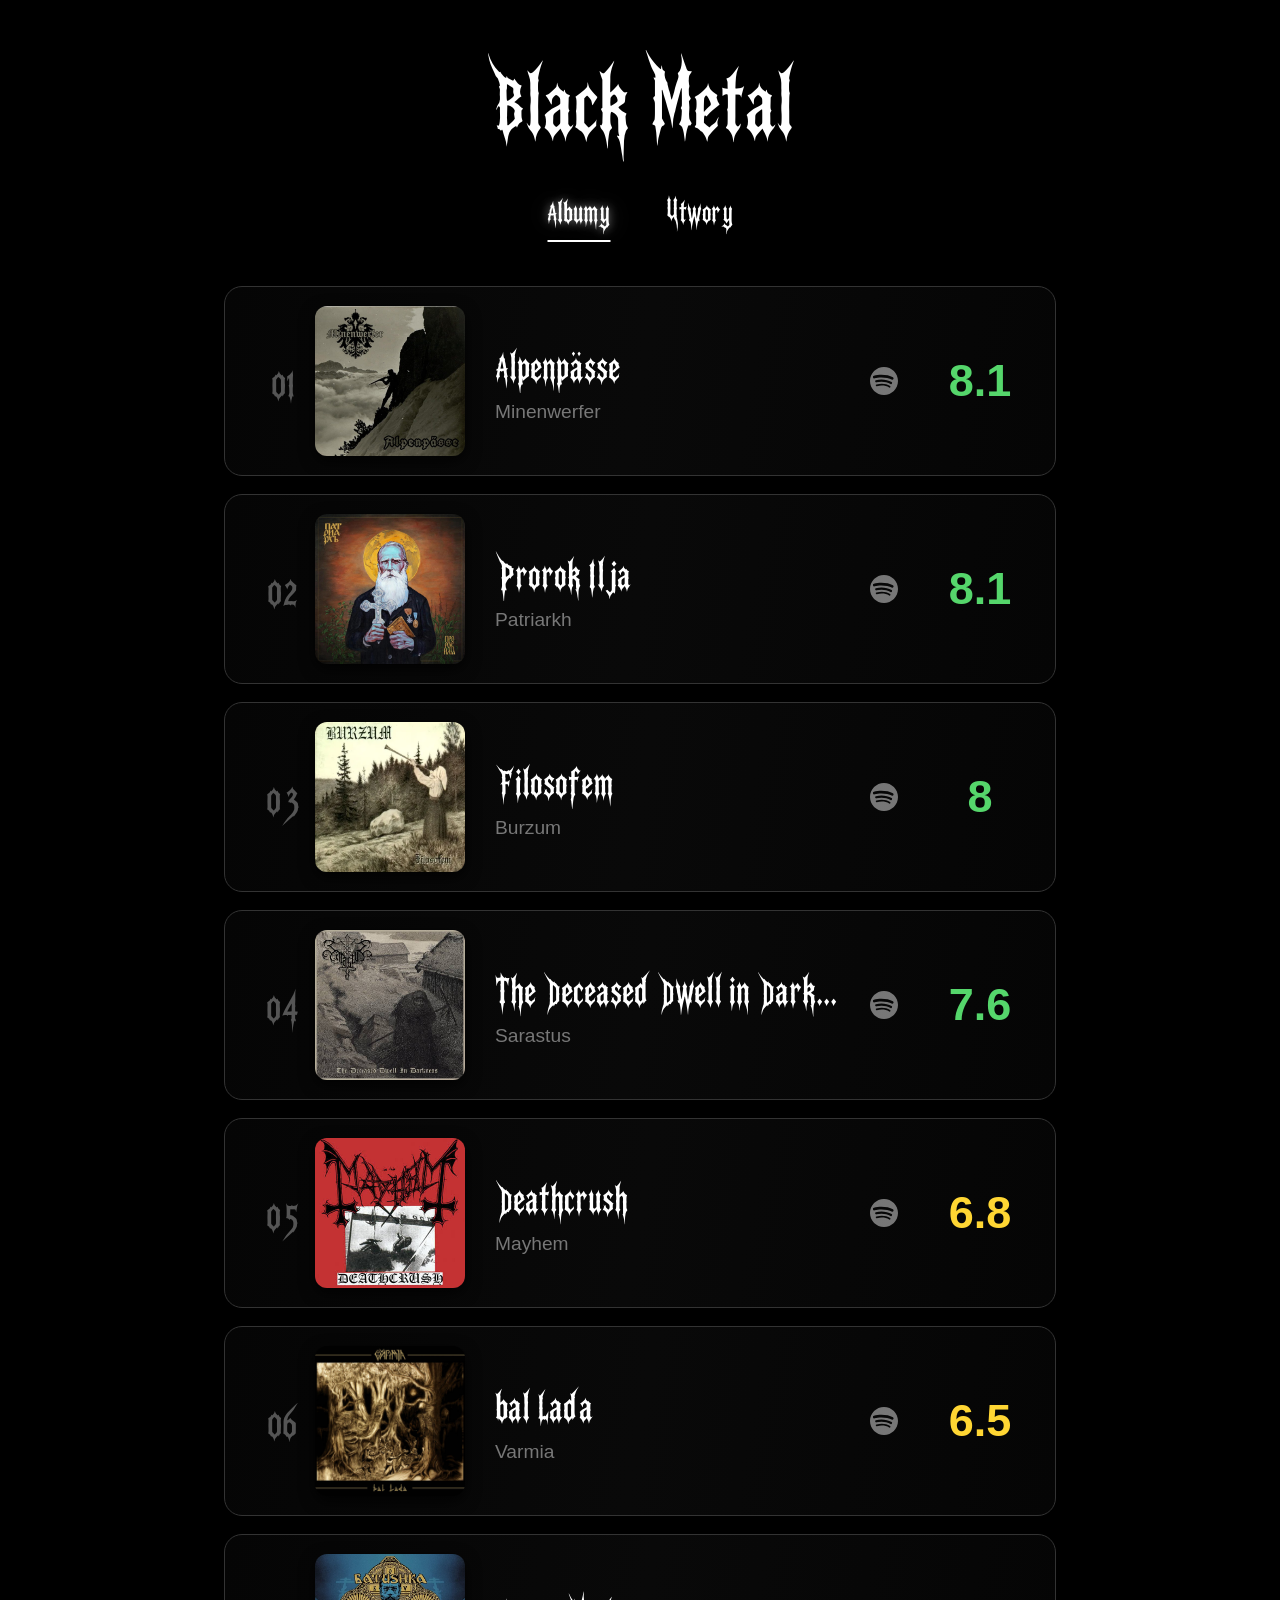
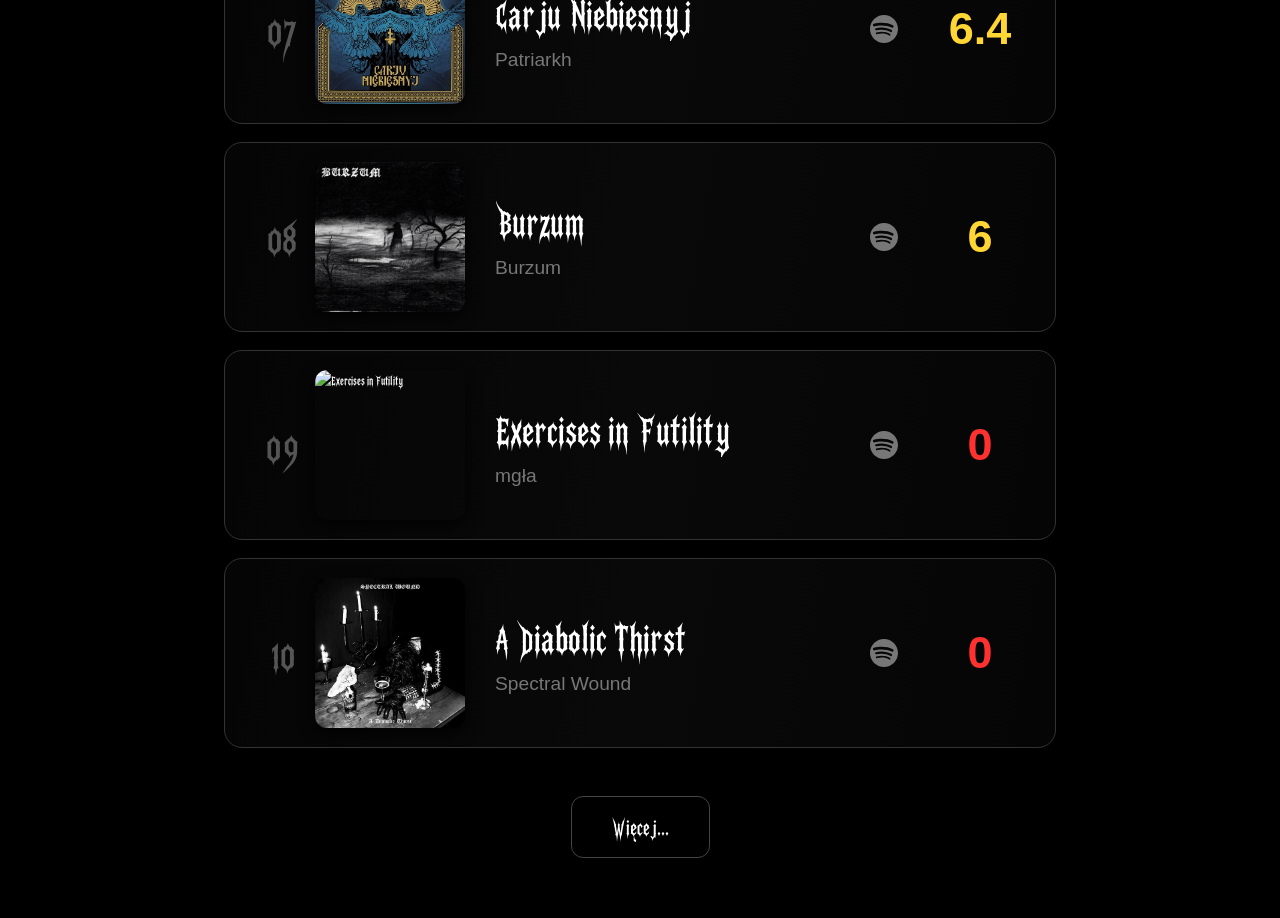
==== commit 2df14ede: "Add new album entry for 'A Diabolic Thirst'" ====
--- a/index.html
+++ b/index.html
@@ -87,6 +87,14 @@
 				 data-page="Sarastus.html"
 				 data-spotify="https://open.spotify.com/album/7sRLf57GVB9j0T0RDMqTzi?si=YO_XUcHeRyCt9p3GYzzw0w">
 			</div>
+			<div class="album"
+				 data-title="A Diabolic Thirst"
+				 data-artist="Spectral Wound"
+				 data-cover="img/Albums/A Diabolic Thirst.jpg"
+				 data-rating="0"
+				 data-page="spectral_wound.html"
+				 data-spotify="">
+			</div>
 		</main>
 
 		<main class="ranking" id="tracks-ranking" hidden></main>
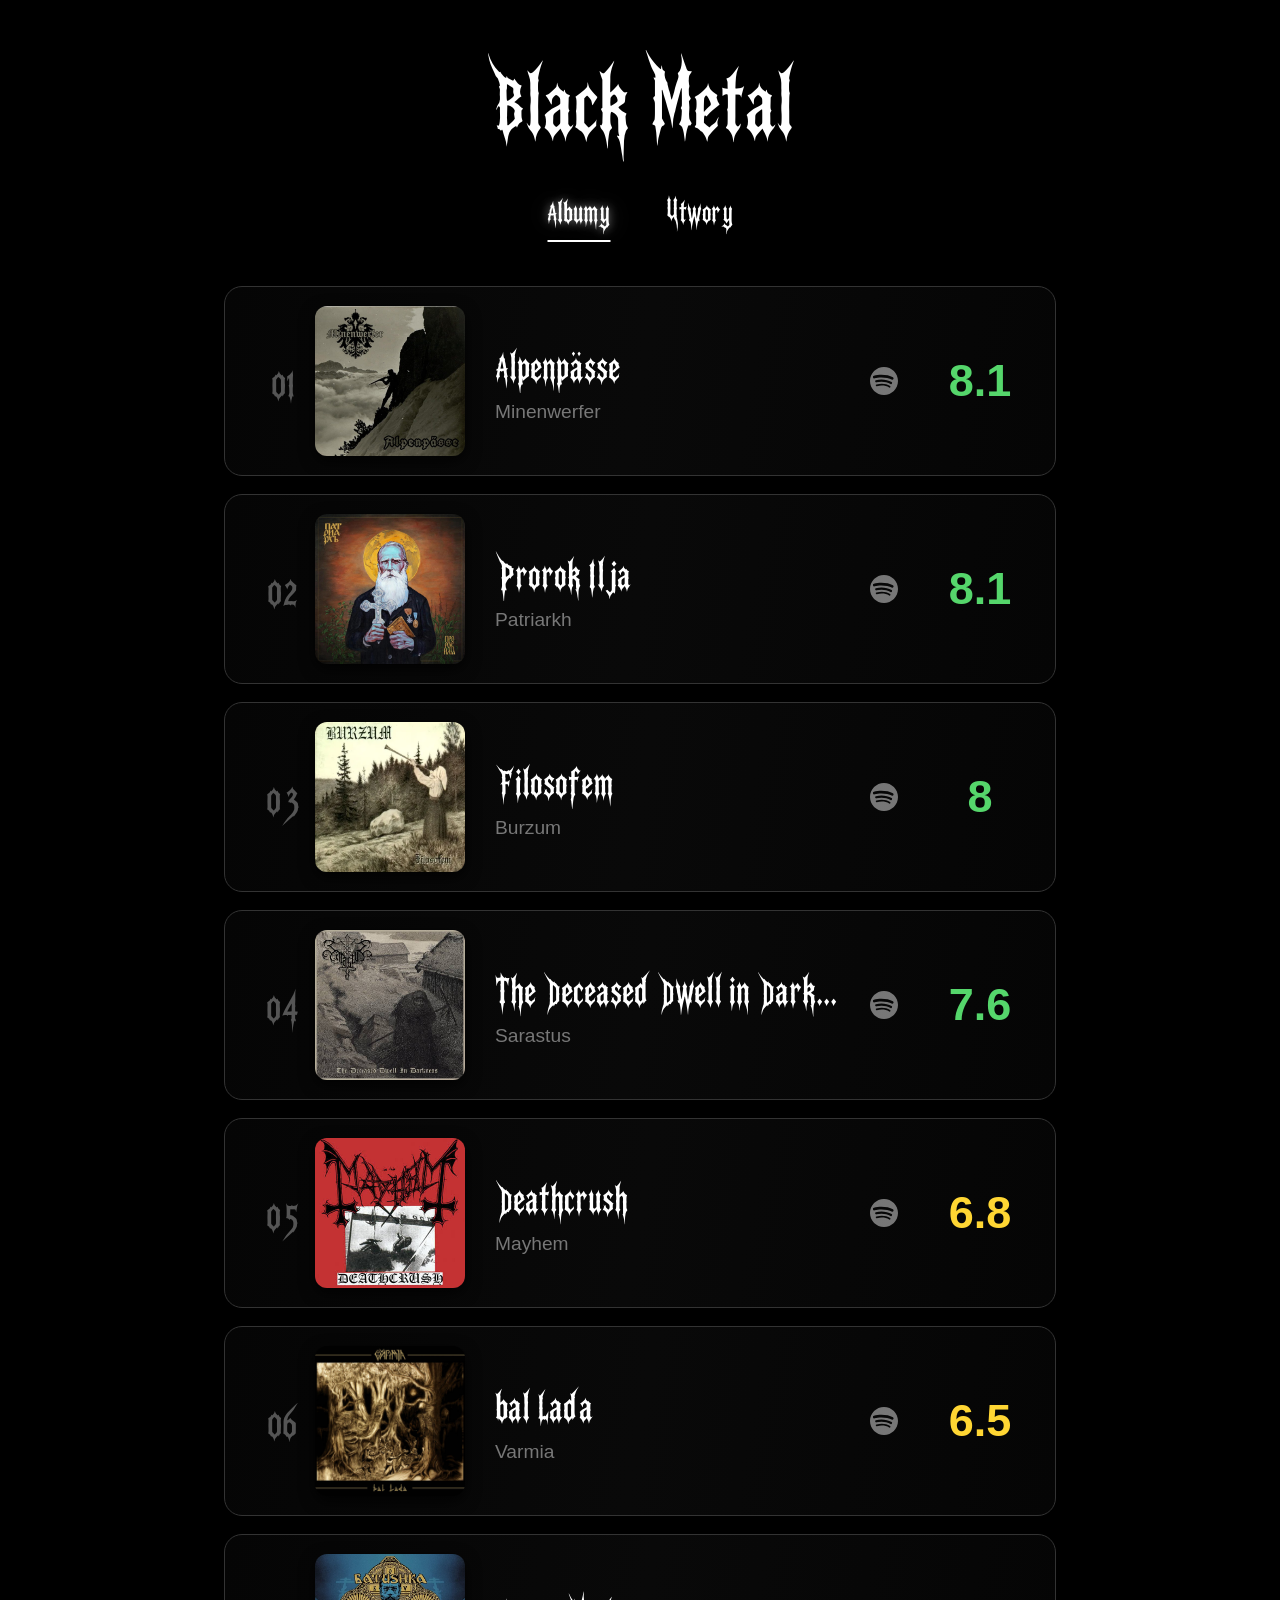
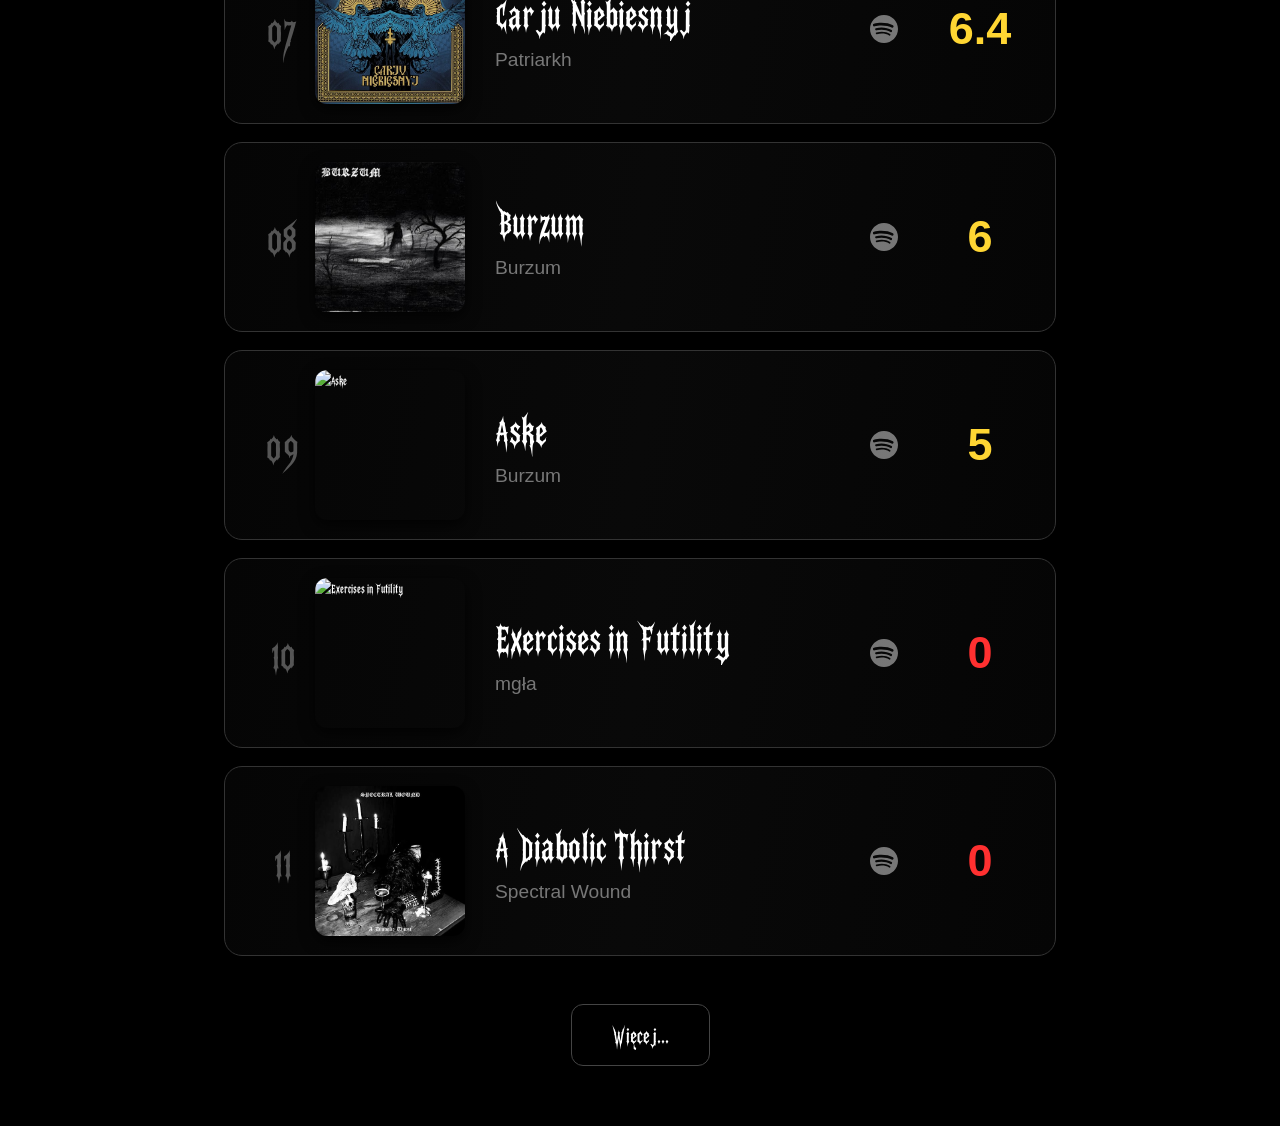
==== commit ca0b6d68: "Add album information for Burzum in index.html" ====
--- a/index.html
+++ b/index.html
@@ -95,6 +95,14 @@
 				 data-page="spectral_wound.html"
 				 data-spotify="">
 			</div>
+			<div class="album"
+				 data-title="Aske"
+				 data-artist="Burzum"
+				 data-cover="img/Albums/Aske.jpg"
+				 data-rating="5"
+				 data-page="Burzum.html"
+				 data-spotify="https://open.spotify.com/artist/7L6u6TyhjuwubrcojPeNgf?si=tUBHJGOnTfijEk4oepVukQ">
+			</div>
 		</main>
 
 		<main class="ranking" id="tracks-ranking" hidden></main>
@@ -102,6 +110,7 @@
 			<button type="button" id="load-more" class="load-more-btn">Więcej...</button>
 		</div>
 
+		<script src="spectral_wound.js"></script>
 		<script src="sarastus.js"></script>
 		<script src="mgla.js"></script>
 		<script src="varmia.js"></script>
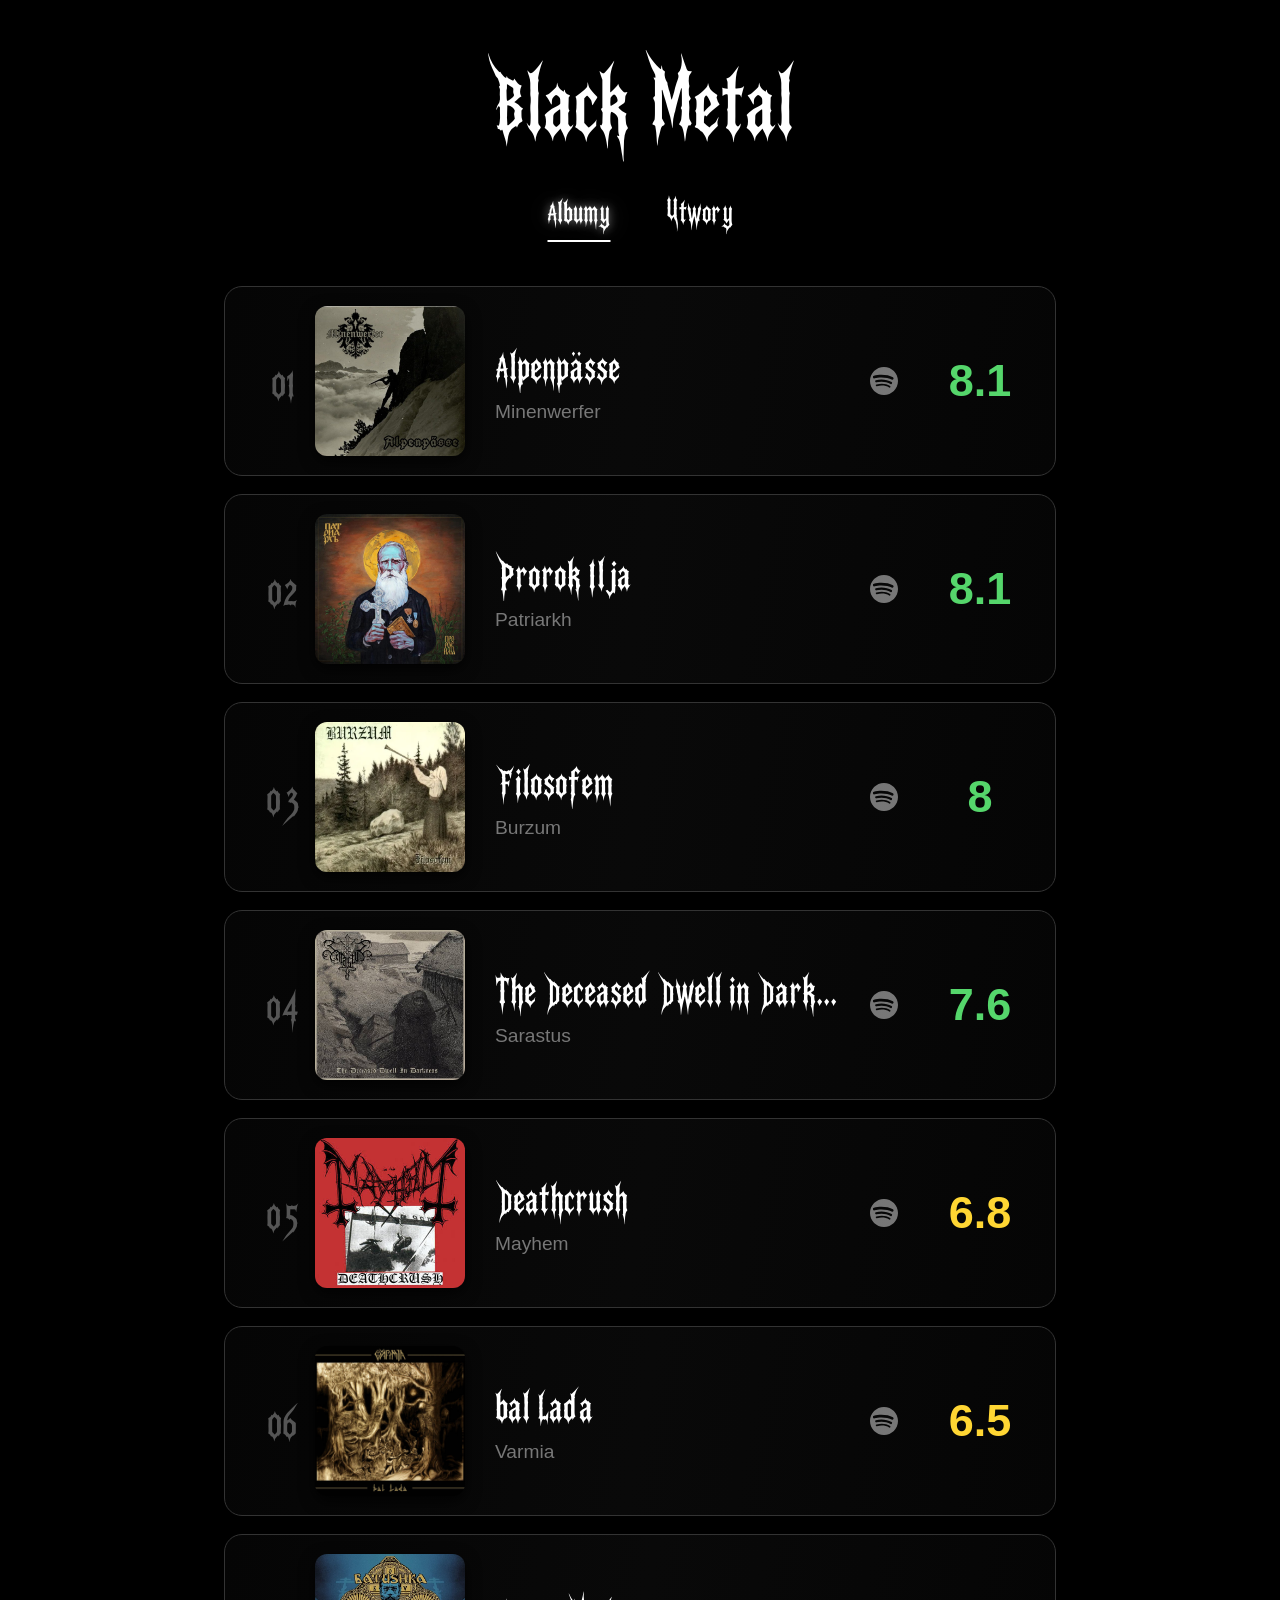
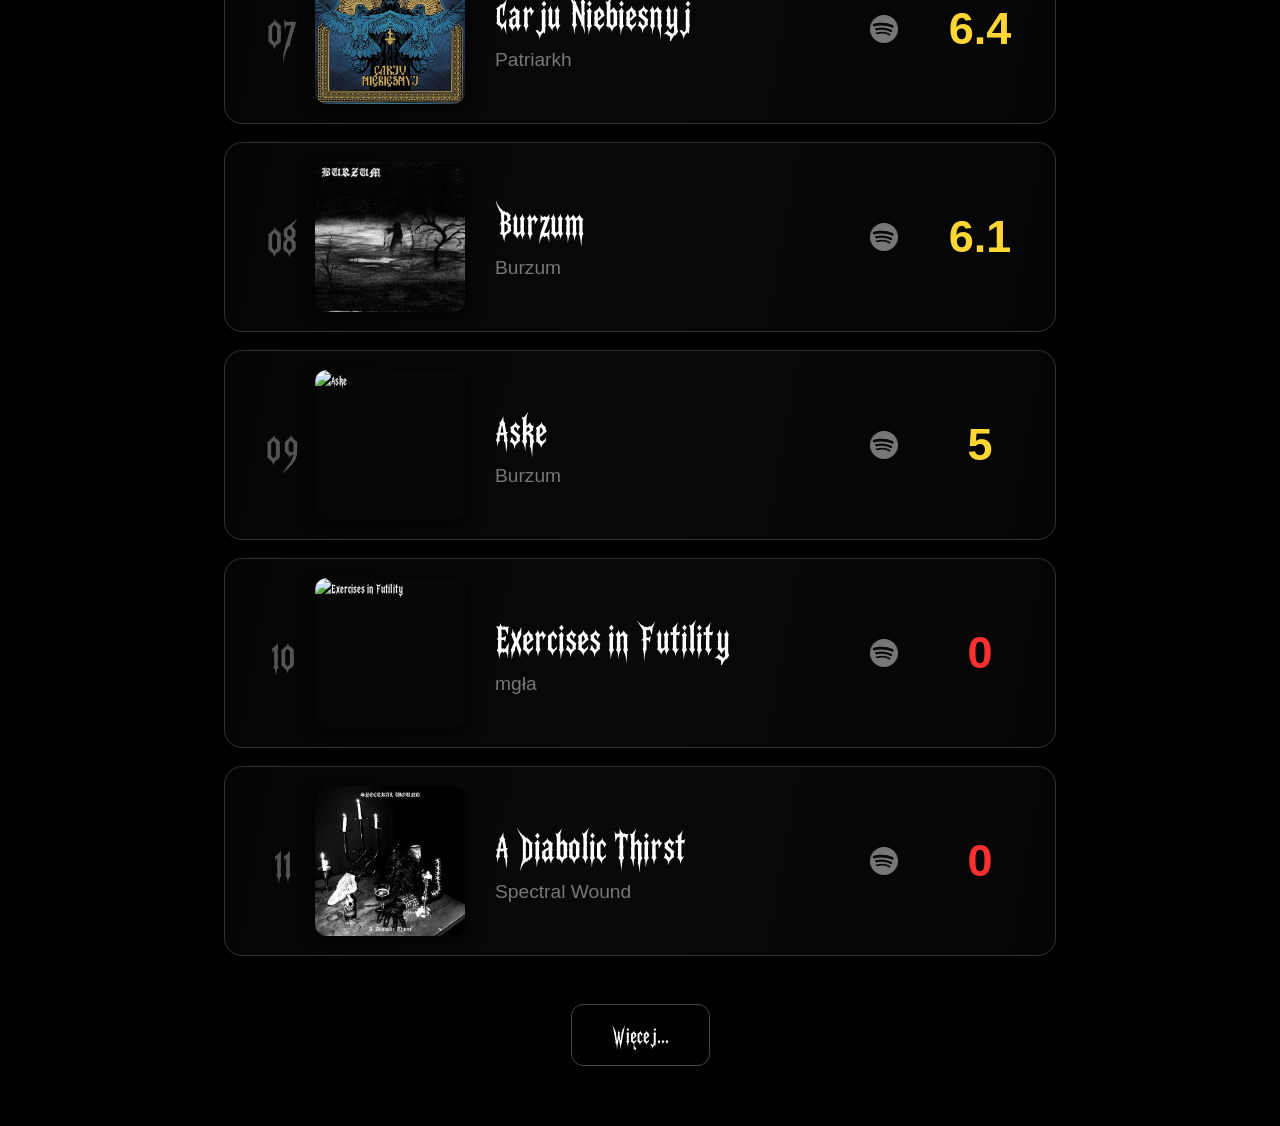
==== commit c820d1ff: "Update album rating for Burzum" ====
--- a/index.html
+++ b/index.html
@@ -27,7 +27,7 @@
 				 data-title="Burzum"
 				 data-artist="Burzum"
 				 data-cover="img/Albums/Burzum.jpeg"
-				 data-rating="6"
+				 data-rating="6.1"
 				 data-page="Burzum.html"
 				 data-spotify="https://open.spotify.com/artist/7L6u6TyhjuwubrcojPeNgf?si=tUBHJGOnTfijEk4oepVukQ">
 			</div>
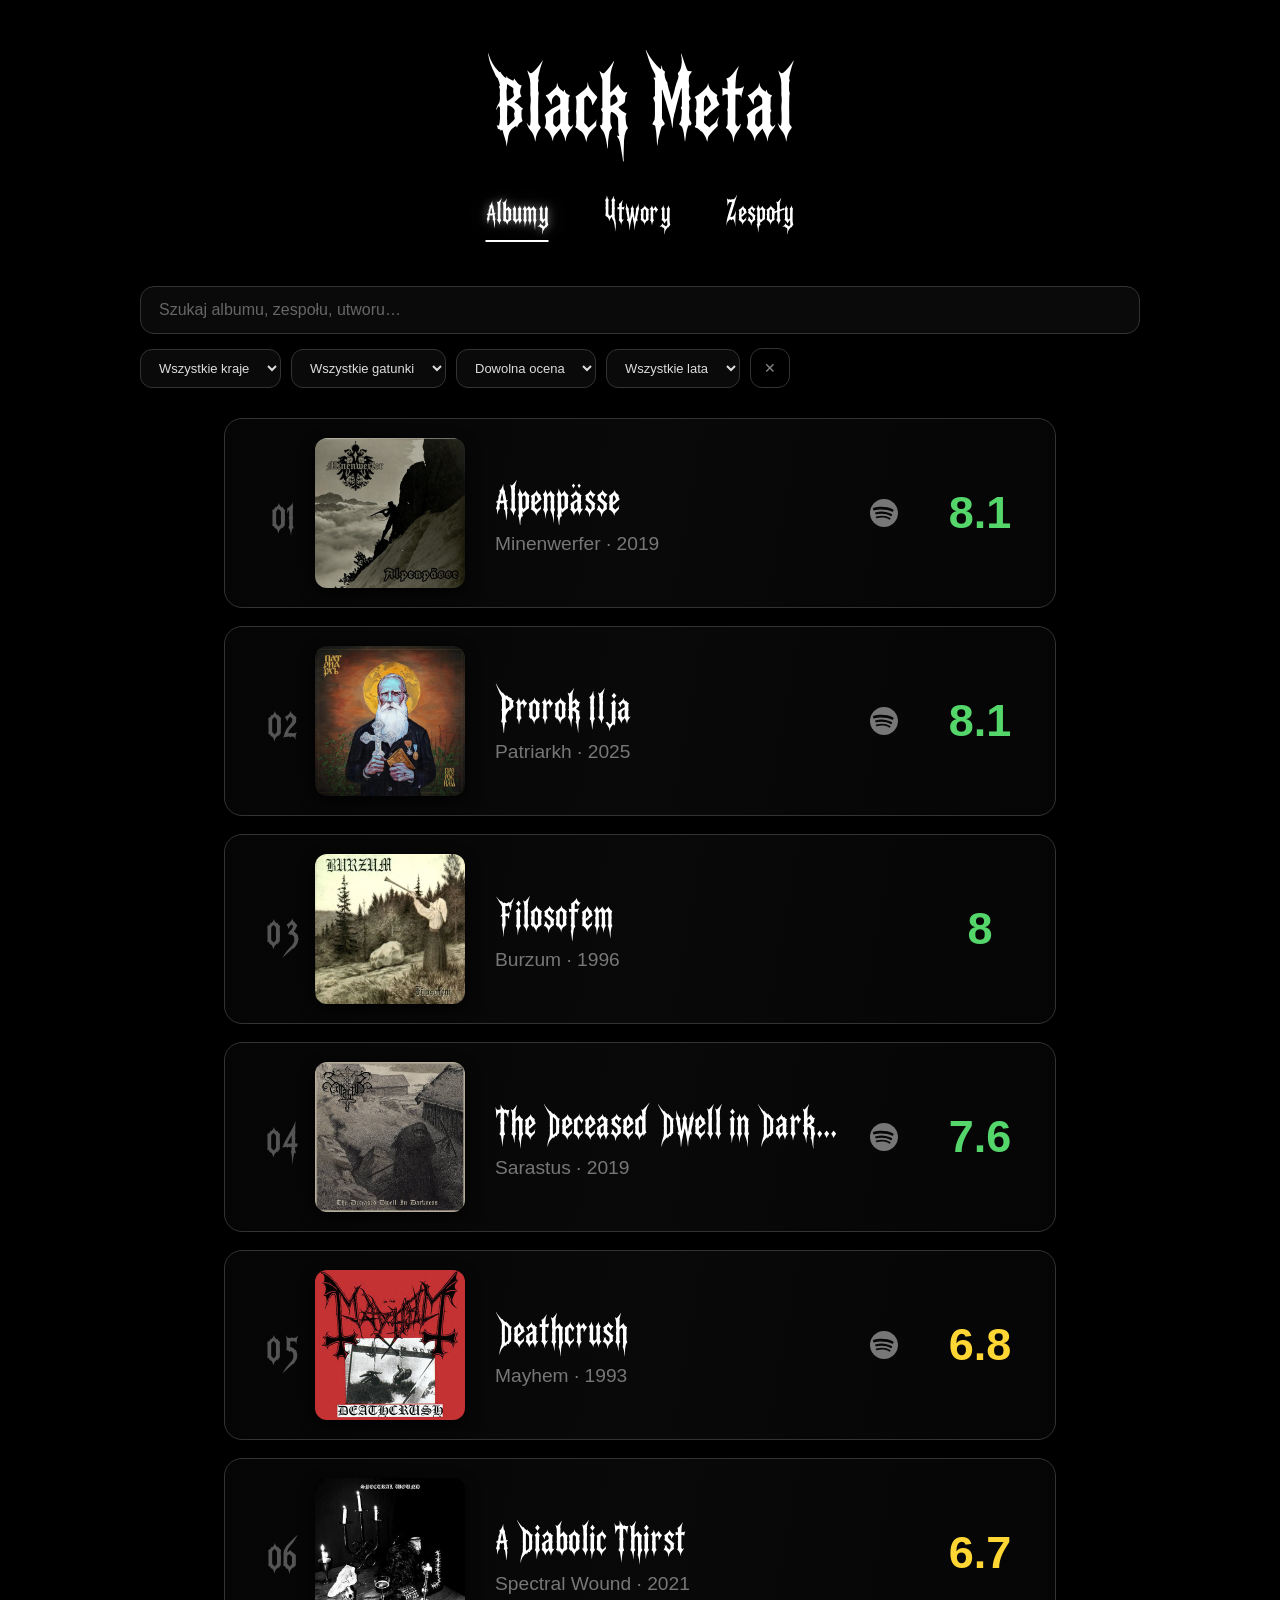
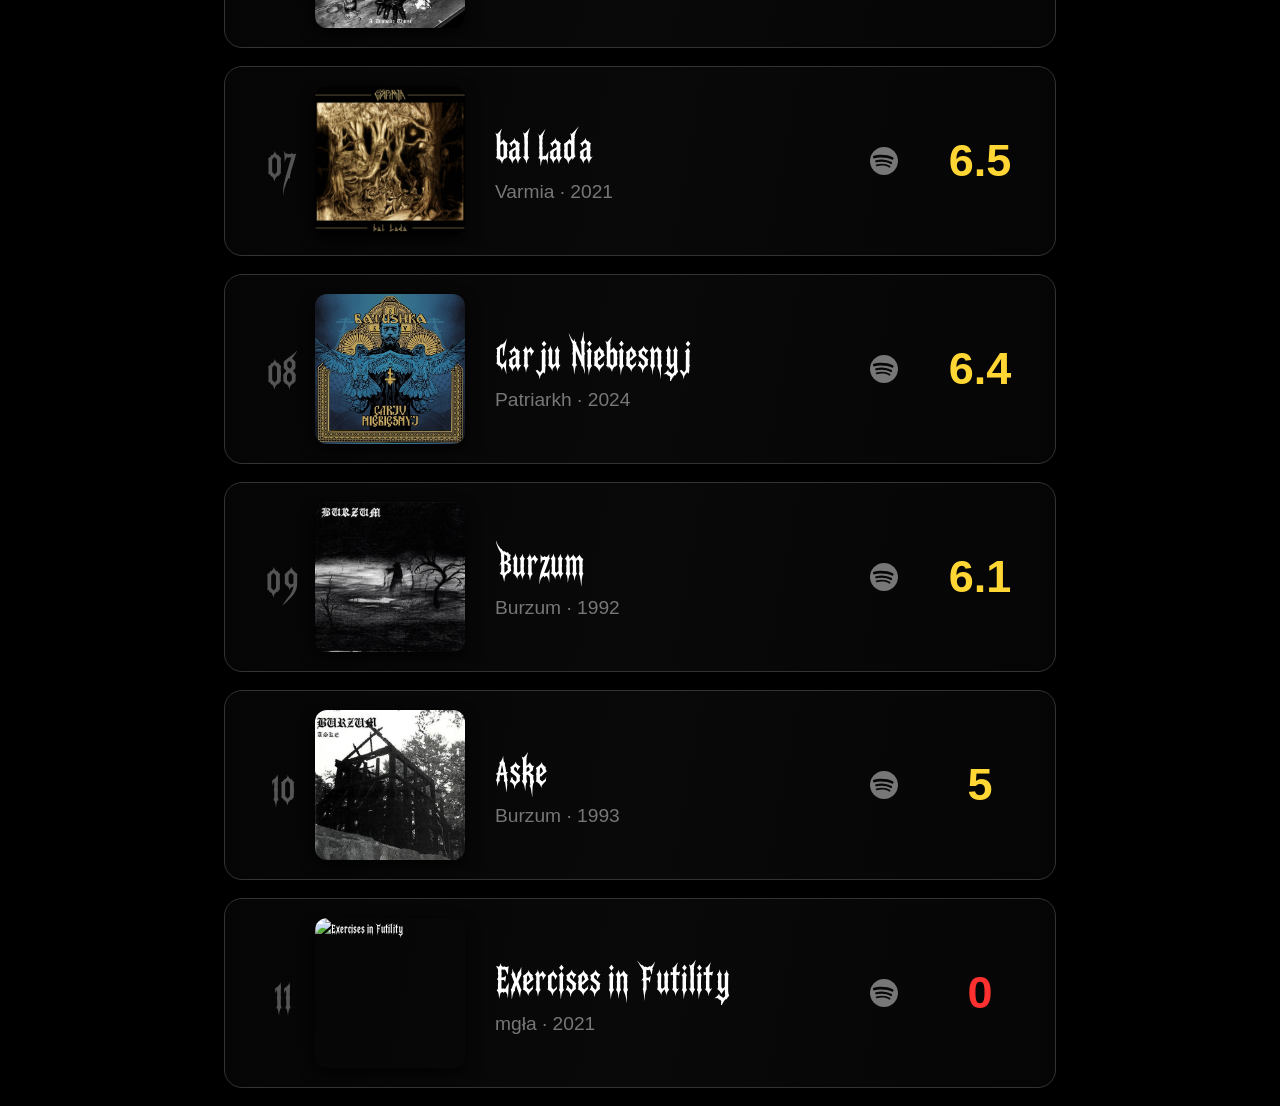
==== commit addb2260: "Add files via upload" ====
--- a/index.html
+++ b/index.html
@@ -1,123 +1,75 @@
 <!DOCTYPE html>
-<html>
+<html lang="pl">
 	<head>
+		<meta charset="UTF-8">
+		<meta name="viewport" content="width=device-width, initial-scale=1.0">
+		<meta name="theme-color" content="#000000">
+		<meta name="description" content="Ranking albumów i utworów black metal">
+		<link rel="manifest" href="manifest.json">
+		<link rel="icon" type="image/png" href="img/icon.png">
+		<link rel="apple-touch-icon" href="img/icon.png">
 		<link href="style.css" rel="stylesheet">
-		<meta name="viewport" content="width=device-width, initial-scale=1.0">
-		<link rel="icon" type="image/x-icon" href="img/icon.png">
 		<title>Black Metal</title>
 	</head>
-	<header>
+	<body>
+		<header>
 			<b class="main-title">Black Metal</b>
 			<nav class="navigation">
 				<a class="nav-title active" href="#" data-tab="albums">Albumy</a>
 				<a class="nav-title" href="#" data-tab="tracks">Utwory</a>
+				<a class="nav-title" href="zespoly.html">Zespoły</a>
 			</nav>
-	</header>
-	<body>
-		<main class="ranking" id="ranking">
-			<div class="album"
-				 data-title="Alpenpässe"
-				 data-artist="Minenwerfer"
-				 data-cover="img/Albums/Alpenpasse.jpg"
-				 data-rating="8.1"
-				 data-page="Minenwerfer.html"
-				 data-spotify="https://open.spotify.com/album/4YR2UjyayKR5TMb67QUWiB?si=oRQ-cxqGQO6vVwPu3DVmIQ">
+		</header>
+
+		<div class="controls">
+			<div class="search-wrap">
+				<input type="search" id="search" class="search-input" placeholder="Szukaj albumu, zespołu, utworu…" autocomplete="off">
 			</div>
-			<div class="album"
-				 data-title="Burzum"
-				 data-artist="Burzum"
-				 data-cover="img/Albums/Burzum.jpeg"
-				 data-rating="6.1"
-				 data-page="Burzum.html"
-				 data-spotify="https://open.spotify.com/artist/7L6u6TyhjuwubrcojPeNgf?si=tUBHJGOnTfijEk4oepVukQ">
+			<div class="filters" id="filters">
+				<select id="filter-country" class="filter-select" title="Kraj">
+					<option value="">Wszystkie kraje</option>
+				</select>
+				<select id="filter-genre" class="filter-select" title="Gatunek">
+					<option value="">Wszystkie gatunki</option>
+				</select>
+				<select id="filter-rating" class="filter-select" title="Ocena">
+					<option value="">Dowolna ocena</option>
+					<option value="9">9+</option>
+					<option value="8">8+</option>
+					<option value="7">7+</option>
+					<option value="5">5+</option>
+				</select>
+				<select id="filter-year" class="filter-select" title="Lata">
+					<option value="">Wszystkie lata</option>
+					<option value="1990-1999">1990–1999</option>
+					<option value="2000-2009">2000–2009</option>
+					<option value="2010-2019">2010–2019</option>
+					<option value="2020-2029">2020+</option>
+				</select>
+				<button type="button" id="filters-reset" class="filter-reset" title="Wyczyść filtry">✕</button>
 			</div>
-			<div class="album"
-				 data-title="Prorok Ilja"
-				 data-artist="Patriarkh"
-				 data-cover="img/Albums/Prorok Ilja.jpg"
-				 data-rating="8.1"
-				 data-page="Patriarkh.html"
-				 data-spotify="https://open.spotify.com/album/7Dnh5YZEYXnYVmHorCVbD0?si=OLQhw-d4ToytZDCYEx6wUQ">
-			</div>
-			<div class="album"
-				 data-title="Carju Niebiesnyj"
-				 data-artist="Patriarkh"
-				 data-cover="img/Albums/Carju niebiesnyj.jpg"
-				 data-rating="6.4"
-				 data-page="Patriarkh.html"
-				 data-spotify="https://open.spotify.com/album/6JFoWVNBn6Gr07DQLxY0lJ?si=xHgJfyVxTBK95xOgVE1mBg">
-			</div>
-			<div class="album"
-				 data-title="Deathcrush"
-				 data-artist="Mayhem"
-				 data-cover="img/Albums/Deathcrush.jpeg"
-				 data-rating="6.8"
-				 data-page="Mayhem.html"
-				 data-spotify="https://open.spotify.com/album/2RxBdrvHKwgx57RKrNQ9hz?si=W2SpJsavTMqG0SSYYn55Ew">
-			</div>
-			<div class="album"
-				 data-title="Filosofem"
-				 data-artist="Burzum"
-				 data-cover="img/Albums/Filosofem.png"
-				 data-rating="8"
-				 data-page="Burzum.html"
-				 data-spotify="0">
-			</div>
-			<div class="album"
-				 data-title="bal Lada"
-				 data-artist="Varmia"
-				 data-cover="img/Albums/bal Lada.jpg"
-				 data-rating="6.5"
-				 data-page="Varmia.html"
-				 data-spotify="https://open.spotify.com/album/3wacbGIAV7MTxHy39VqiQN?si=zeplc5wsSneI9GRUiRoCTQ">
-			</div>
-			<div class="album"
-				 data-title="Exercises in Futility"
-				 data-artist="mgła"
-				 data-cover="img/Albums/Exercises in Futility.jpg"
-				 data-rating="0"
-				 data-page="mgla.html"
-				 data-spotify="https://open.spotify.com/album/453zAaME9iOeCQ5B7SfkDM?si=CeZLYhHnTgS-T0S8uDtaIA">
-			</div>
-			<div class="album"
-				 data-title="The Deceased Dwell in Darkness"
-				 data-artist="Sarastus"
-				 data-cover="img/Albums/The Deceased Dwell in Darkness.jpeg"
-				 data-rating="7.6"
-				 data-page="Sarastus.html"
-				 data-spotify="https://open.spotify.com/album/7sRLf57GVB9j0T0RDMqTzi?si=YO_XUcHeRyCt9p3GYzzw0w">
-			</div>
-			<div class="album"
-				 data-title="A Diabolic Thirst"
-				 data-artist="Spectral Wound"
-				 data-cover="img/Albums/A Diabolic Thirst.jpg"
-				 data-rating="0"
-				 data-page="spectral_wound.html"
-				 data-spotify="">
-			</div>
-			<div class="album"
-				 data-title="Aske"
-				 data-artist="Burzum"
-				 data-cover="img/Albums/Aske.jpg"
-				 data-rating="5"
-				 data-page="Burzum.html"
-				 data-spotify="https://open.spotify.com/artist/7L6u6TyhjuwubrcojPeNgf?si=tUBHJGOnTfijEk4oepVukQ">
-			</div>
-		</main>
+		</div>
 
+		<main class="ranking" id="ranking"></main>
 		<main class="ranking" id="tracks-ranking" hidden></main>
 		<div id="load-more-wrap" hidden>
 			<button type="button" id="load-more" class="load-more-btn">Więcej...</button>
 		</div>
+		<p id="empty-state" class="empty-state" hidden>Brak wyników.</p>
 
-		<script src="spectral_wound.js"></script>
-		<script src="sarastus.js"></script>
-		<script src="mgla.js"></script>
-		<script src="varmia.js"></script>
-		<script src="mayhem.js"></script>
-		<script src="burzum.js"></script>
-		<script src="minenwerfer.js"></script>
-		<script src="patriatrkh.js"></script>
+		<script src="data.js"></script>
 		<script src="script.js"></script>
+		<script>
+			if ("serviceWorker" in navigator) {
+				navigator.serviceWorker.register("sw.js").catch(function () {});
+			}
+			// Obsługa #tracks z linku ze strony Zespoły
+			if (location.hash === "#tracks") {
+				document.addEventListener("DOMContentLoaded", function () {
+					var tab = document.querySelector('.nav-title[data-tab="tracks"]');
+					if (tab) tab.click();
+				});
+			}
+		</script>
 	</body>
 </html>
--- a/style.css
+++ b/style.css
@@ -1768,3 +1768,207 @@
 .track-item .album-info {
     flex: 1;
 }
+
+/* =========================================================
+   KONTROLKI: WYSZUKIWARKA + FILTRY
+========================================================= */
+
+.controls {
+    width: min(1000px, 92%);
+    margin: 0 auto 30px;
+    display: flex;
+    flex-direction: column;
+    gap: 14px;
+}
+
+.search-wrap {
+    width: 100%;
+}
+
+.search-input {
+    width: 100%;
+    background: #0a0a0a;
+    border: 1px solid #333;
+    border-radius: 14px;
+    color: #fff;
+    font-family: Arial, sans-serif;
+    font-size: 16px;
+    padding: 14px 18px;
+    outline: none;
+    transition: border-color 0.3s ease, box-shadow 0.3s ease;
+}
+
+.search-input::placeholder {
+    color: #666;
+}
+
+.search-input:focus {
+    border-color: #777;
+    box-shadow: 0 0 0 2px rgba(255, 255, 255, 0.06);
+}
+
+.filters {
+    display: flex;
+    flex-wrap: wrap;
+    gap: 10px;
+    align-items: center;
+}
+
+.filter-select {
+    background: #0a0a0a;
+    border: 1px solid #333;
+    border-radius: 12px;
+    color: #ddd;
+    font-family: Arial, sans-serif;
+    font-size: 13px;
+    padding: 10px 14px;
+    outline: none;
+    cursor: pointer;
+    transition: border-color 0.25s ease;
+    max-width: 100%;
+}
+
+.filter-select:hover,
+.filter-select:focus {
+    border-color: #666;
+}
+
+.filter-select option {
+    background: #111;
+    color: #fff;
+}
+
+.filter-reset {
+    background: transparent;
+    border: 1px solid #333;
+    border-radius: 12px;
+    color: #888;
+    font-size: 14px;
+    width: 40px;
+    height: 40px;
+    cursor: pointer;
+    transition: border-color 0.25s ease, color 0.25s ease, background 0.25s ease;
+}
+
+.filter-reset:hover {
+    border-color: #888;
+    color: #fff;
+    background: rgba(255, 255, 255, 0.04);
+}
+
+.empty-state {
+    text-align: center;
+    color: #666;
+    font-family: Arial, sans-serif;
+    font-size: 16px;
+    padding: 40px 20px 80px;
+}
+
+/* =========================================================
+   SIATKA ZESPOŁÓW
+========================================================= */
+
+.bands-grid {
+    width: min(1100px, 94%);
+    margin: 0 auto 60px;
+    display: grid;
+    grid-template-columns: repeat(auto-fill, minmax(260px, 1fr));
+    gap: 22px;
+}
+
+.band-card {
+    display: flex;
+    flex-direction: column;
+    text-decoration: none;
+    color: #fff;
+    background: linear-gradient(145deg, #0b0b0b, #050505);
+    border: 1px solid #292929;
+    border-radius: 18px;
+    overflow: hidden;
+    transition:
+        transform 0.35s cubic-bezier(.2, .8, .2, 1),
+        border-color 0.35s ease,
+        box-shadow 0.35s ease;
+    animation: albumAppear 0.55s ease both;
+}
+
+.band-card:hover {
+    transform: translateY(-4px);
+    border-color: #555;
+    box-shadow: 0 20px 50px rgba(0, 0, 0, 0.7), 0 0 25px rgba(255, 255, 255, 0.03);
+}
+
+.band-card-image {
+    width: 100%;
+    aspect-ratio: 16 / 10;
+    background: #020202;
+    overflow: hidden;
+}
+
+.band-card-image img {
+    width: 100%;
+    height: 100%;
+    object-fit: cover;
+    display: block;
+    transition: transform 0.45s ease;
+}
+
+.band-card:hover .band-card-image img {
+    transform: scale(1.04);
+}
+
+.band-card-image.image-missing {
+    background: linear-gradient(135deg, #111, #050505);
+}
+
+.band-card-body {
+    padding: 16px 18px 18px;
+}
+
+.band-card-name {
+    font-family: Dystopian-Canticle, sans-serif;
+    font-size: clamp(22px, 3vw, 28px);
+    line-height: 1.15;
+    margin-bottom: 6px;
+}
+
+.band-card-meta {
+    font-family: Arial, sans-serif;
+    font-size: 12px;
+    color: #888;
+    margin-bottom: 12px;
+}
+
+.band-card-stats {
+    display: flex;
+    gap: 14px;
+    font-family: Arial, sans-serif;
+    font-size: 12px;
+    color: #aaa;
+}
+
+.band-card-stats span:last-child {
+    margin-left: auto;
+    color: #fff;
+    font-weight: bold;
+}
+
+@media (max-width: 600px) {
+    .filters {
+        flex-direction: column;
+        align-items: stretch;
+    }
+
+    .filter-select,
+    .filter-reset {
+        width: 100%;
+    }
+
+    .filter-reset {
+        height: 42px;
+    }
+
+    .bands-grid {
+        grid-template-columns: 1fr;
+    }
+}
